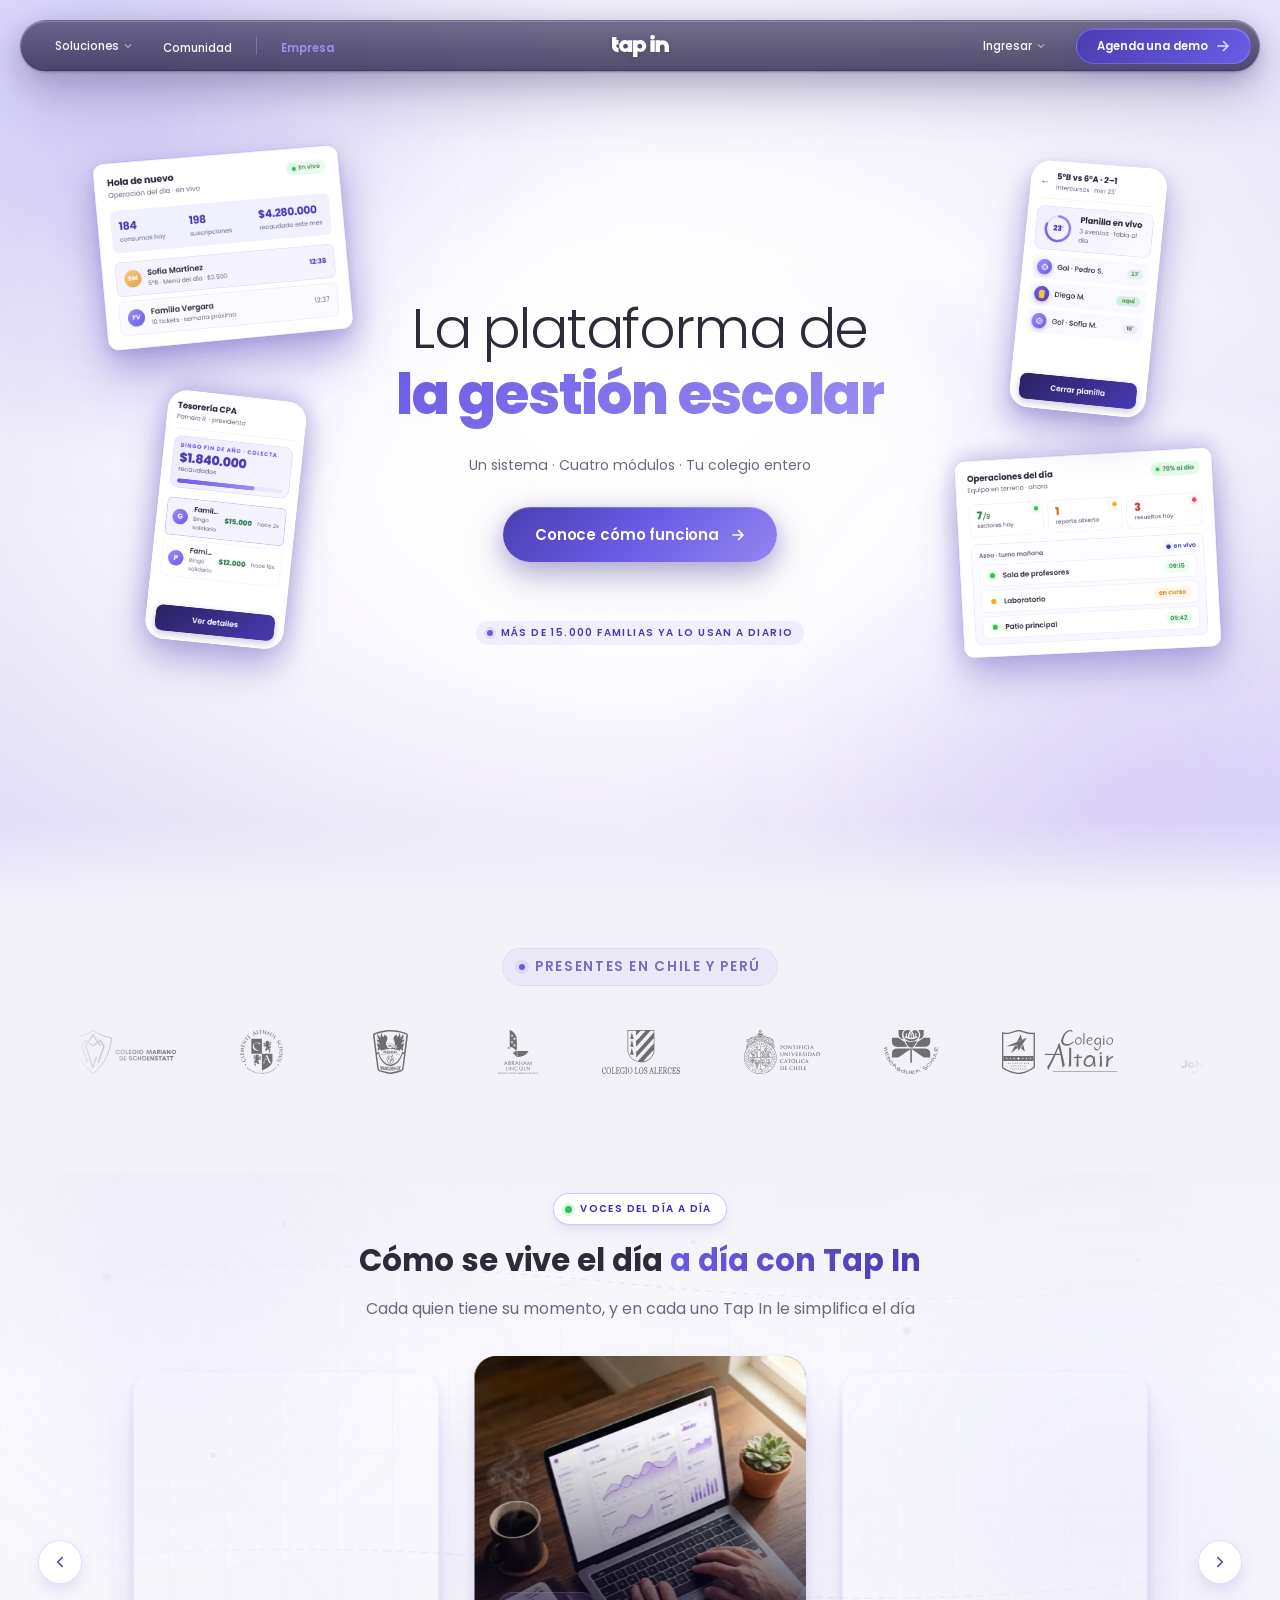
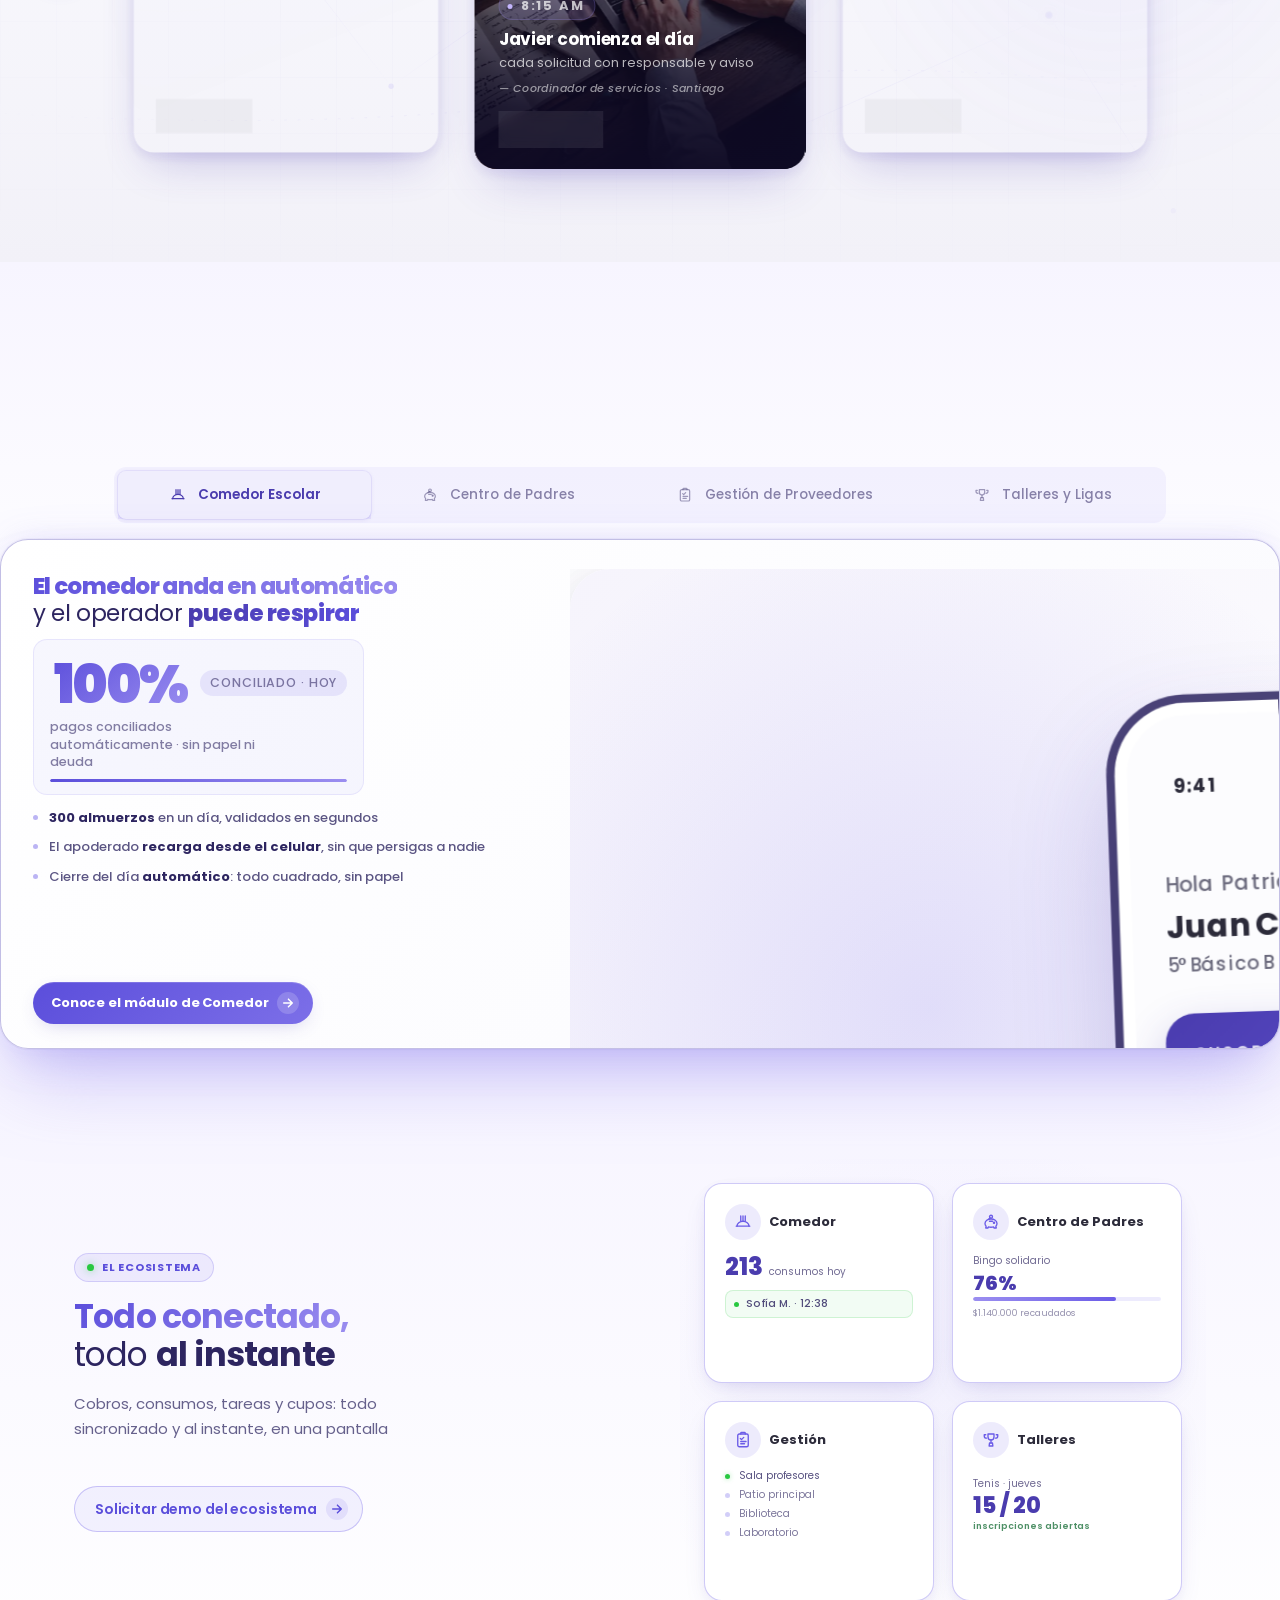
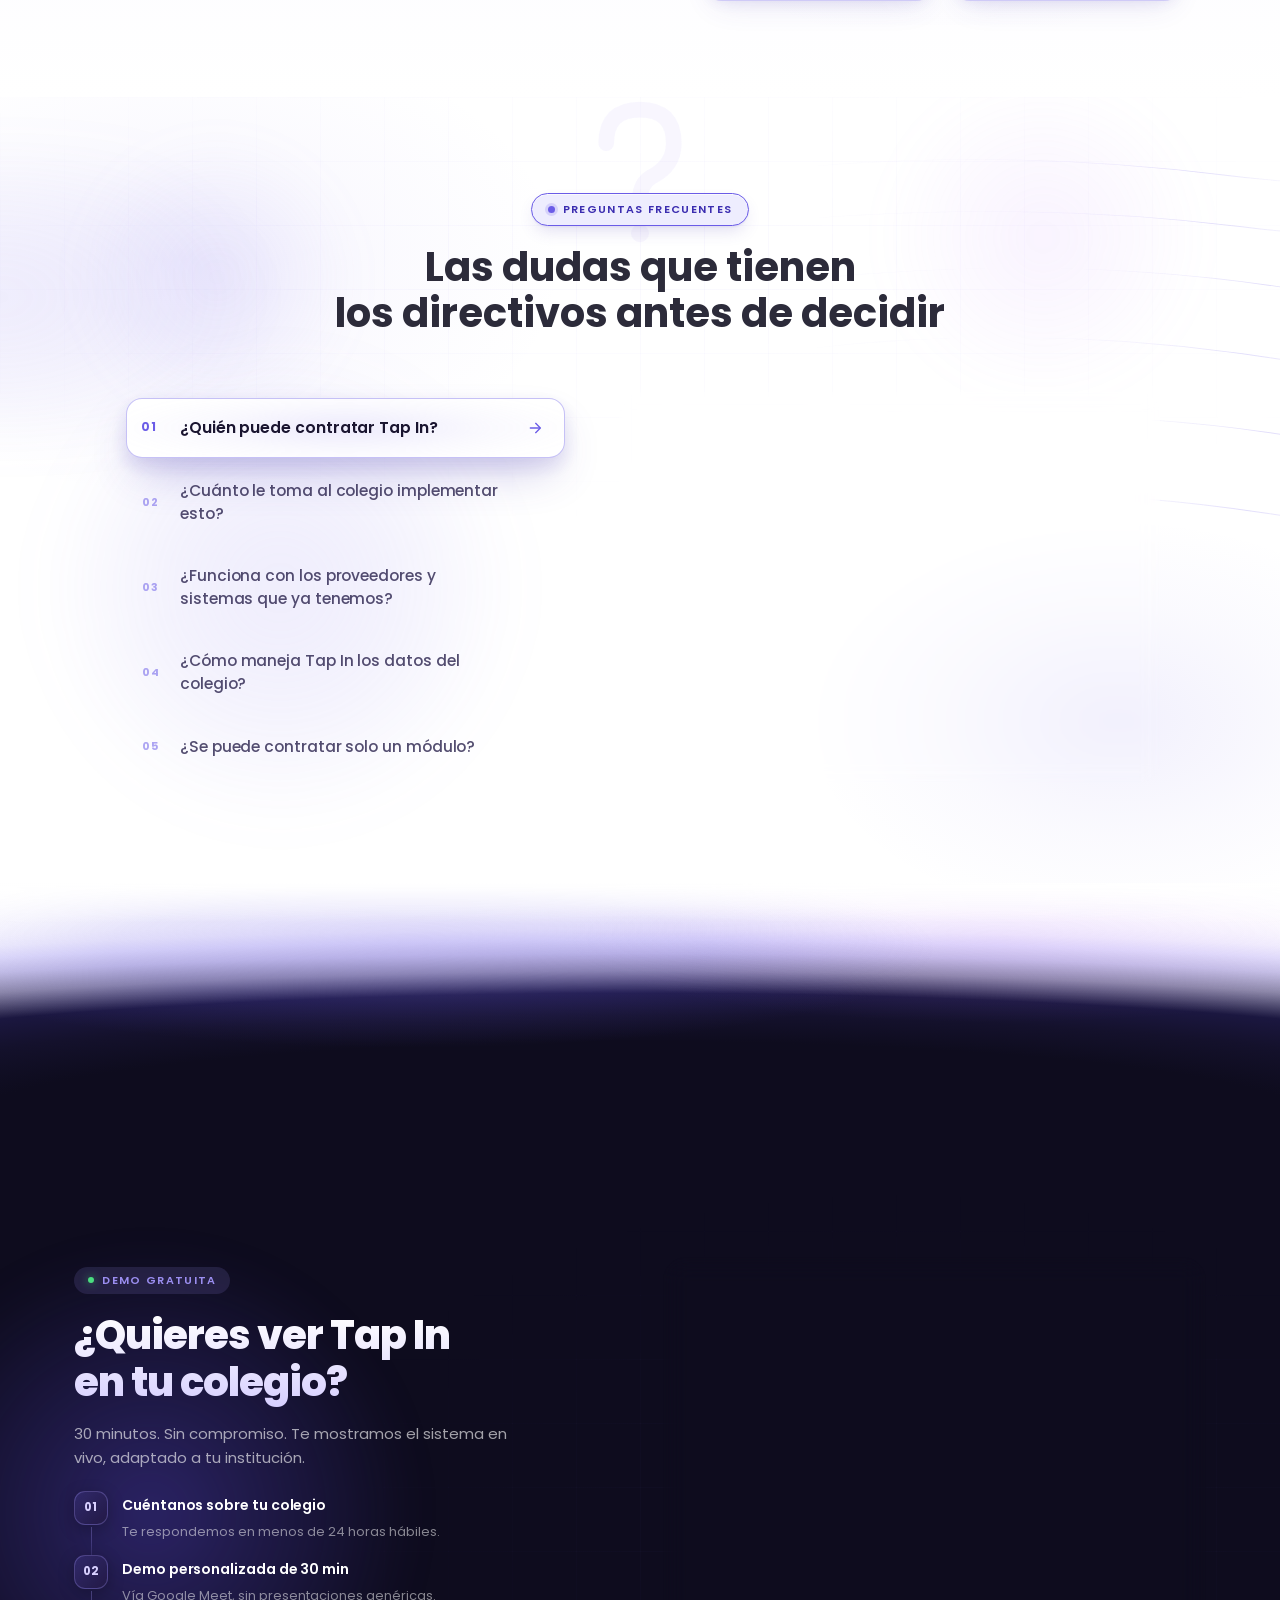
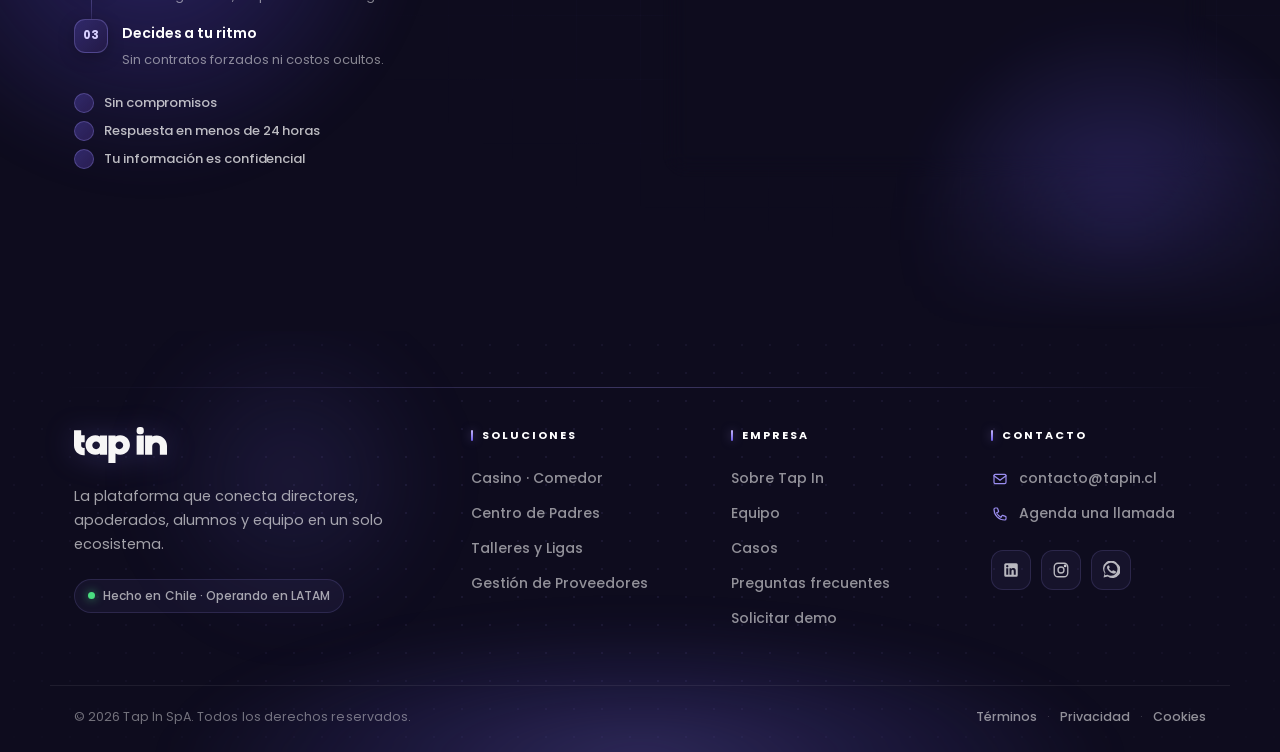
==== index.html @ 7c0d34db "Add files via upload" ====
﻿<!DOCTYPE html>
<html lang="es">
<head>
  <meta charset="UTF-8" />
  <meta name="viewport" content="width=device-width, initial-scale=1.0" />
  <!-- R2.4 · Tinte de la barra de estado del navegador (móvil) = tono claro
       del hero, para que el área de arriba (hora/batería/wifi) se vea como
       continuación del hero. NO afecta el overscroll inferior (ese lo pinta
       el fondo oscuro del body, que se mantiene). -->
  <meta name="theme-color" content="#F2F1F8" />
  <title>Tap In — La plataforma de la gestión escolar</title>
  <link rel="preconnect" href="https://fonts.googleapis.com" />
  <link rel="preconnect" href="https://fonts.gstatic.com" crossorigin />
  <link href="https://fonts.googleapis.com/css2?family=Poppins:wght@300;400;500;600;700;800&display=swap" rel="stylesheet" />
  <link rel="stylesheet" href="css/styles.css?v=20260604d" />
  <link rel="stylesheet" href="css/prodv6.css?v=20260604d" />
</head>
<body>

  <!-- ═══════════════════════════════════════════
       NAVBAR
  ════════════════════════════════════════════ -->
  <div class="nav-shield" aria-hidden="true"></div>
  <nav class="navbar" id="navbar">
    <div class="nav-inner">
      <!-- Capas extra para glassmorphism más fuerte (sheen + grain) -->
      <span class="nav-glass-sheen" aria-hidden="true"></span>
      <span class="nav-glass-grain" aria-hidden="true"></span>

      <a href="#" class="nav-logo" aria-label="Tap In — inicio">
        <span class="nav-wordmark" role="img" aria-label="tap in"></span>
      </a>
      <ul class="nav-links">
        <li class="nav-li nav-li--has-dd">
          <button type="button" class="nav-link nav-link--toggle" aria-haspopup="true" aria-expanded="false" id="navSolucionesTrigger">
            <span>Soluciones</span>
            <svg class="nav-chev" width="10" height="10" viewBox="0 0 14 14" fill="none" aria-hidden="true">
              <path d="M3 5l4 4 4-4" stroke="currentColor" stroke-width="1.6" stroke-linecap="round" stroke-linejoin="round"/>
            </svg>
          </button>
          <div class="nav-dropdown" role="menu" aria-labelledby="navSolucionesTrigger">
            <a class="nav-dd-item" href="comedor-escolar.html" role="menuitem">Comedor Escolar</a>
            <a class="nav-dd-item" href="centro-de-padres.html" role="menuitem">Centro de Padres</a>
            <a class="nav-dd-item" href="gestion-de-proveedores.html" role="menuitem">Gestión de Proveedores</a>
            <a class="nav-dd-item" href="ligas-y-talleres.html" role="menuitem">Talleres y Ligas</a>
          </div>
        </li>
        <li class="nav-li"><a href="#colegios" class="nav-link">Comunidad</a></li>
        <li class="nav-li nav-li--divider" aria-hidden="true"></li>
        <li class="nav-li nav-li--empresa"><a href="empresa.html" class="nav-link">Empresa</a></li>
        <li class="btn-nav-mobile-wrap"><a href="#contacto" class="btn-nav-mobile">Agenda una demo</a></li>
      </ul>
      <!-- Grupo CTA · [Ingresar ▾] · [Agenda demo]
           "Ingresar" usa exactamente las mismas clases que el dropdown
           "Soluciones" (.nav-li--has-dd / .nav-link--toggle / .nav-dropdown / .nav-dd-item)
           para que sea idéntico gráficamente y en comportamiento. Solo se
           sobrescribe la posición del .nav-dropdown para anclarse a la derecha. -->
      <div class="nav-cta-group">
        <div class="nav-li nav-li--has-dd nav-cta-ingresar">
          <button type="button" class="nav-link nav-link--toggle" id="navIngresarTrigger" aria-haspopup="true" aria-expanded="false">
            <span>Ingresar</span>
            <svg class="nav-chev" width="10" height="10" viewBox="0 0 14 14" fill="none" aria-hidden="true">
              <path d="M3 5l4 4 4-4" stroke="currentColor" stroke-width="1.6" stroke-linecap="round" stroke-linejoin="round"/>
            </svg>
          </button>
          <div class="nav-dropdown" role="menu" aria-labelledby="navIngresarTrigger">
            <a class="nav-dd-item" href="https://colegios.tapin.cl/admin/login" target="_blank" rel="noopener" role="menuitem">Portal Administrativo</a>
            <a class="nav-dd-item" href="https://colegios.tapin.cl/" target="_blank" rel="noopener" role="menuitem">Ingresa como Apoderado</a>
          </div>
        </div>
        <a href="#contacto" class="btn-nav">
          <span>Agenda una demo</span>
          <svg class="btn-nav-arrow" width="14" height="14" viewBox="0 0 14 14" fill="none" xmlns="http://www.w3.org/2000/svg">
            <path d="M2 7H12M12 7L7.5 2.5M12 7L7.5 11.5" stroke="currentColor" stroke-width="1.6" stroke-linecap="round" stroke-linejoin="round"/>
          </svg>
        </a>
      </div>
      <button class="nav-toggle" id="navToggle" aria-label="Menú">
        <span></span><span></span><span></span>
      </button>
    </div>
  </nav>

  <!-- ═══════════════════════════════════════════
       HERO · LIGHT (v3 · cometa-style)
  ════════════════════════════════════════════ -->
  <section class="hero hero--light" id="inicio">
    <div class="hero-light-bg" aria-hidden="true">
      <div class="hero-light-dots"></div>
      <div class="hero-light-glow hero-light-glow--1"></div>
      <div class="hero-light-glow hero-light-glow--2"></div>
    </div>

    <!-- ── Floating mockups · realistic UI + animations ── -->

    <!-- TL · Casino dashboard (desktop) — KPIs + último pedido (chart removido) -->
    <div class="hero-mock hero-mock--tl" aria-hidden="true">
      <div class="mock-window mock-window--bare">
        <div class="mock-body mock-casino">
          <div class="mock-app-bar">
            <div class="mock-app-titles">
              <strong>Hola de nuevo</strong>
              <span>Operación del día · en vivo</span>
            </div>
            <span class="mock-live"><span class="mock-live-dot"></span> En vivo</span>
          </div>
          <!-- KPIs operativos del día (Diego 19/05/2026): consumos del día,
               suscripciones activas y recaudación. Reemplaza la grilla
               lun/mar/mié anterior. -->
          <div class="mock-kpi-row">
            <div class="mock-kpi">
              <span class="mock-kpi-num" id="mockCasCounter">184</span>
              <span class="mock-kpi-lab">consumos hoy</span>
            </div>
            <div class="mock-kpi">
              <span class="mock-kpi-num">198</span>
              <span class="mock-kpi-lab">suscripciones</span>
            </div>
            <div class="mock-kpi">
              <span class="mock-kpi-num">$4.280.000</span>
              <span class="mock-kpi-lab">recaudado este mes</span>
            </div>
          </div>

          <!-- Feed rotativo: valida saldo / precio por nivel / funcionario / pedido normal.
               Cada escenario comunica una feature distinta del módulo (PDF problemas 2/3/5/6).
               Dos slots para que se lea como feed en vivo — top = item nuevo,
               bottom = item anterior. JS rota ambos con offset. -->
          <div class="mock-cas-feed">
            <div class="mock-cas-last">
              <div class="mock-avatar mock-avatar--c">SM</div>
              <div class="mock-feed-text"><strong>Sofía Martínez</strong><span>5°B · Menú del día · $2.500</span></div>
              <span class="mock-feed-time mock-feed-time--live">12:38</span>
            </div>
            <div class="mock-cas-last mock-cas-last--prev">
              <div class="mock-avatar mock-avatar--d">FV</div>
              <div class="mock-feed-text"><strong>Familia Vergara</strong><span>10 tickets · semana próxima</span></div>
              <span class="mock-feed-time">12:37</span>
            </div>
          </div>
        </div>
      </div>
    </div>

    <!-- BR · Gestión interna (desktop) — operaciones del día: sectores + reportes
         + desempeño. PDF p.10-11 (escaneo QR sector / reclamos infraestructura
         / historial mensual). -->
    <div class="hero-mock hero-mock--br" aria-hidden="true">
      <div class="mock-window mock-window--bare">
        <div class="mock-body mock-gestion">
          <div class="mock-app-bar">
            <div class="mock-app-titles">
              <strong>Operaciones del día</strong>
              <span>Equipo en terreno · ahora</span>
            </div>
            <span class="mock-trend mock-trend--up">
              <span class="mock-gest-pill-dot" aria-hidden="true"></span>
              97% desempeño
            </span>
          </div>

          <!-- KPIs operativos: sectores hoy / reportes hoy / desempeño mes -->
          <div class="mock-gest-stats mock-gest-stats--status">
            <div class="mock-gest-stat mock-gest-stat--ok">
              <span class="mock-gest-stat-val">7<i>/9</i></span>
              <span class="mock-gest-stat-lab">sectores hoy</span>
            </div>
            <div class="mock-gest-stat mock-gest-stat--warn">
              <span class="mock-gest-stat-val">1</span>
              <span class="mock-gest-stat-lab">reporte abierto</span>
            </div>
            <div class="mock-gest-stat mock-gest-stat--crit">
              <span class="mock-gest-stat-val">3</span>
              <span class="mock-gest-stat-lab">resueltos hoy</span>
            </div>
          </div>

          <!-- Aseo · turno mañana: QR por sector. PDF p.10. -->
          <div class="mock-gest-chart mock-gest-contracts" aria-hidden="true">
            <div class="mock-gest-chart-head">
              <span>Aseo · turno mañana</span>
              <span class="mock-gest-chart-legend mock-gest-chart-legend--live"><i></i> en vivo</span>
            </div>
            <div class="mock-gest-contract-list">
              <div class="mock-gest-contract mock-gest-contract--ok">
                <span class="mock-gest-contract-dot"></span>
                <span class="mock-gest-contract-name">Sala de profesores</span>
                <span class="mock-gest-contract-state">09:15</span>
              </div>
              <div class="mock-gest-contract mock-gest-contract--warn">
                <span class="mock-gest-contract-dot"></span>
                <span class="mock-gest-contract-name">Laboratorio</span>
                <span class="mock-gest-contract-state">en curso</span>
              </div>
              <div class="mock-gest-contract mock-gest-contract--ok">
                <span class="mock-gest-contract-dot"></span>
                <span class="mock-gest-contract-name">Patio principal</span>
                <span class="mock-gest-contract-state">09:42</span>
              </div>
            </div>
          </div>
        </div>
      </div>
    </div>

    <!-- TR · Ligas / Talleres (mobile) — planilla en vivo de partido intercursos.
         Feature distintiva del PDF (p.12-13): planilleros registran eventos en
         tiempo real, tabla de posiciones se actualiza sola. -->
    <div class="hero-mock hero-mock--tr" aria-hidden="true">
      <div class="mock-phone">
        <div class="mock-phone-body mock-ligas">
          <div class="mock-app-header mock-app-header--ligas">
            <span class="mock-back-arr">←</span>
            <div class="mock-app-titles">
              <strong>5°B vs 6°A · 2–1</strong>
              <span>Intercursos · min 23'</span>
            </div>
          </div>

          <!-- Marcador en vivo con minuto -->
          <div class="mock-ligas-stat">
            <div class="mock-ligas-ring" aria-hidden="true">
              <svg viewBox="0 0 36 36">
                <circle cx="18" cy="18" r="14.5" fill="none" stroke="rgba(155,142,240,.18)" stroke-width="3"/>
                <circle class="mock-ligas-ring-fill" cx="18" cy="18" r="14.5" fill="none" stroke="url(#ligRingGrad)" stroke-width="3" stroke-linecap="round" stroke-dasharray="91" stroke-dashoffset="18" transform="rotate(-90 18 18)"/>
                <defs>
                  <linearGradient id="ligRingGrad" x1="0" y1="0" x2="1" y2="1">
                    <stop offset="0%" stop-color="#6B5CE7"/>
                    <stop offset="100%" stop-color="#9B8EF0"/>
                  </linearGradient>
                </defs>
              </svg>
              <span class="mock-ligas-ring-val">23<i>'</i></span>
            </div>
            <div class="mock-ligas-stat-meta">
              <strong>Planilla en vivo</strong>
              <span>3 eventos · tabla al día</span>
            </div>
          </div>

          <!-- Feed de eventos del partido — íconos brand-aligned (SVG en
               círculo morado). El emoji se reemplaza por glyphs custom. -->
          <div class="mock-ligas-list">
            <div class="mock-ligas-row">
              <span class="mock-event-icon mock-event-icon--goal" aria-hidden="true">
                <svg viewBox="0 0 24 24" fill="none" stroke="currentColor" stroke-width="1.6" stroke-linecap="round" stroke-linejoin="round"><circle cx="12" cy="12" r="8"/><path d="M12 4l2 4-2 2.5L10 8l2-4z"/><path d="M19 9l-3 1-1 3 2.5 2 2.5-2"/><path d="M5 9l3 1 1 3-2.5 2L4 13"/><path d="M9 18l1.5-2.5h3L15 18"/></svg>
              </span>
              <span class="mock-ligas-name">Gol · Pedro S.</span>
              <span class="mock-tag-ok">23'</span>
            </div>
            <div class="mock-ligas-row mock-ligas-row--anim">
              <span class="mock-event-icon mock-event-icon--yellow" aria-hidden="true">
                <span class="mock-event-card mock-event-card--yellow"></span>
              </span>
              <span class="mock-ligas-name">Diego M.</span>
              <span class="mock-tag-pending mock-tag-pending--anim" aria-hidden="true"></span>
            </div>
            <div class="mock-ligas-row">
              <span class="mock-event-icon mock-event-icon--goal" aria-hidden="true">
                <svg viewBox="0 0 24 24" fill="none" stroke="currentColor" stroke-width="1.6" stroke-linecap="round" stroke-linejoin="round"><circle cx="12" cy="12" r="8"/><path d="M12 4l2 4-2 2.5L10 8l2-4z"/><path d="M19 9l-3 1-1 3 2.5 2 2.5-2"/><path d="M5 9l3 1 1 3-2.5 2L4 13"/><path d="M9 18l1.5-2.5h3L15 18"/></svg>
              </span>
              <span class="mock-ligas-name">Gol · Sofía M.</span>
              <span class="mock-tag-out">18'</span>
            </div>
          </div>

          <div class="mock-app-cta">Cerrar planilla</div>
        </div>
      </div>
    </div>

    <!-- BL · Centro de Padres (mobile) — vista directiva: bingo + flujo aprobación 3 pasos -->
    <div class="hero-mock hero-mock--bl" aria-hidden="true">
      <div class="mock-phone">
        <div class="mock-phone-body mock-cpa-mobile">
          <div class="mock-app-header mock-app-header--cpa">
            <div class="mock-app-titles">
              <strong>Tesorería CPA</strong>
              <span>Pamela R. · presidenta</span>
            </div>
          </div>

          <!-- Hero card: colecta del bingo desde la mirada de la directiva
               (cuántas familias pagaron, no cuánto puse yo). PDF p.7/p.9. -->
          <div class="mock-cpa-hero">
            <span class="mock-cpa-hero-lab">Bingo fin de año · colecta</span>
            <strong class="mock-cpa-hero-amt">$1.840.000</strong>
            <span class="mock-cpa-hero-goal">recaudados</span>
            <div class="mock-cpa-progress" aria-hidden="true">
              <div class="mock-cpa-progress-fill" style="--pct:74%"></div>
            </div>
          </div>

          <!-- Feed en vivo · 2 items (2da pasada 20/05/2026): el celular tiene
               solo 356px de alto, 4 items lo estiraban. JS rota el pool. -->
          <div class="mock-cpa-feed" id="mockCpaFeed">
            <div class="mock-cpa-feed-item mock-cpa-feed-item--new">
              <div class="mock-cpa-feed-avatar">G</div>
              <div class="mock-cpa-feed-meta">
                <strong>Familia García</strong>
                <span>Bingo solidario</span>
              </div>
              <span class="mock-cpa-feed-amt">$15.000</span>
              <span class="mock-cpa-feed-time">hace 2s</span>
            </div>
            <div class="mock-cpa-feed-item">
              <div class="mock-cpa-feed-avatar">P</div>
              <div class="mock-cpa-feed-meta">
                <strong>Familia Pérez</strong>
                <span>Bingo solidario</span>
              </div>
              <span class="mock-cpa-feed-amt">$12.000</span>
              <span class="mock-cpa-feed-time">hace 18s</span>
            </div>
          </div>

          <div class="mock-app-cta">Ver detalles</div>
        </div>
      </div>
    </div>

    <!-- Center content -->
    <div class="container hero-light-inner">
      <h1 class="hero-light-title" data-anim="hl-title">
        <span class="hlt-line hlt-line--1">
          <span class="hlt-word hlt-w-soft">La</span>
          <span class="hlt-word hlt-w-soft">plataforma</span>
          <span class="hlt-word hlt-w-soft">de</span>
        </span>
        <span class="hlt-line hlt-line--2 hero-light-accent hlt-w-bold">la gestión escolar</span>
      </h1>
      <p class="hero-light-sub" data-anim="hl-sub">
        Un sistema · Cuatro módulos · Tu colegio entero
      </p>
      <a href="#productos" class="hero-light-cta" data-anim="hl-cta">
        <span class="hl-cta-text">Conoce cómo funciona</span>
        <span class="hl-cta-arrow" aria-hidden="true">
          <svg width="14" height="14" viewBox="0 0 14 14" fill="none">
            <path d="M2 7H12M12 7L7.5 2.5M12 7L7.5 11.5" stroke="currentColor" stroke-width="1.7" stroke-linecap="round" stroke-linejoin="round"/>
          </svg>
        </span>
      </a>

      <!-- Trust signal · pill estilo "Los 4 módulos" debajo del CTA.
           El <p> es block normal (queda debajo del CTA en flujo); el span
           interno .hl-trust-pill recibe el styling pill compacto. -->
      <p class="hero-light-trust" data-anim="hl-trust">
        <span class="hl-trust-pill">
          <span class="hl-trust-dot" aria-hidden="true"></span>
          Más de 15.000 familias ya lo usan a diario
        </span>
      </p>

      <!-- Las 4 pills de módulos vivían acá; se migraron al final de la sección
           Sofía Martínez (sección ecosistema). El hero queda con foco único en
           el headline + CTA + trust signal -->
    </div>
  </section>

  <!-- ═══════════════════════════════════════════
       TRUST STRIP · carrusel infinito de logos
       Primera sección post-hero (Diego 19/05/2026). Reemplaza la posición
       anterior del carrusel dentro de la sección Comunidad.
  ════════════════════════════════════════════ -->
  <section class="section-trust-strip" data-scroll="center">
    <div class="container">
      <!-- Trust-strip title rediseñado: pill con borde sutil + dot animado -->
      <div class="trust-strip-title-wrap">
        <span class="trust-strip-title-pill">
          <span class="trust-strip-title-dot" aria-hidden="true"></span>
          <span class="trust-strip-title-text">Presentes en Chile y Perú</span>
        </span>
      </div>
      <div class="trust-strip-carousel">
        <div class="trust-strip-track">
          <span class="trust-strip-item" data-name="Colegio Mariano de Schönstatt"><img src="img/logo_colegio_mariano.svg" alt="Colegio Mariano de Schönstatt" loading="lazy" decoding="async" /></span>
          <span class="trust-strip-item" data-name="Clemente Althaus School"><img src="img/logo_colegio_althaus.svg" alt="Clemente Althaus School" loading="lazy" decoding="async" /></span>
          <span class="trust-strip-item" data-name="Colegio Manquehue"><img src="img/logo_colegio_manquehue.svg" alt="Colegio Manquehue" loading="lazy" decoding="async" /></span>
          <span class="trust-strip-item" data-name="Colegio Abraham Lincoln"><img src="img/logo_colegio_abrahamlincoln.svg" alt="Colegio Abraham Lincoln" loading="lazy" decoding="async" /></span>
          <span class="trust-strip-item" data-name="Colegio Los Alerces"><img src="img/logo_colegio_losalerces.svg" alt="Colegio Los Alerces" loading="lazy" decoding="async" /></span>
          <span class="trust-strip-item" data-name="Universidad Católica"><img src="img/logo_uc.svg" alt="Universidad Católica" loading="lazy" decoding="async" /></span>
          <span class="trust-strip-item" data-name="Weberbauer Schule"><img src="img/logo_colegio_weberbauer.svg" alt="Weberbauer Schule" loading="lazy" decoding="async" /></span>
          <span class="trust-strip-item" data-name="Colegio Altair"><img src="img/logo_colegio_altair.svg" alt="Colegio Altair" loading="lazy" decoding="async" /></span>
          <span class="trust-strip-item" data-name="Colegio John Andrews"><img src="img/logo_colegio_johnandrews.svg" alt="Colegio John Andrews" loading="lazy" decoding="async" /></span>
          <span class="trust-strip-item" data-name="Colegio Nuestra Señora del Consuelo"><img src="img/logo_colegio_consuelo.svg" alt="Colegio Nuestra Señora del Consuelo" loading="lazy" decoding="async" /></span>
          <span class="trust-strip-item" data-name="Colegio María de las Mercedes"><img src="img/logo_colegio_mercedes.svg" alt="Colegio María de las Mercedes" loading="lazy" decoding="async" /></span>
          <span class="trust-strip-item" data-name="Colegio Regina Pacis"><img src="img/logo_colegio_reginapacis.svg" alt="Colegio Regina Pacis" loading="lazy" decoding="async" /></span>
          <span class="trust-strip-item" data-name="Colegio Huinganal"><img src="img/logo_colegio_huinganal.svg" alt="Colegio Huinganal" loading="lazy" decoding="async" /></span>
          <span class="trust-strip-item" data-name="Colegio Alemán de Puerto Montt"><img src="img/logo_colegio_aleman.svg" alt="Colegio Alemán de Puerto Montt" loading="lazy" decoding="async" /></span>
          <span class="trust-strip-item" data-name="Colegio Saint Dominic"><img src="img/logo_colegio_saintdominic.svg" alt="Colegio Saint Dominic" loading="lazy" decoding="async" /></span>
          <!-- Duplicado idéntico para loop seamless -->
          <span class="trust-strip-item" data-name="Colegio Mariano de Schönstatt" aria-hidden="true"><img src="img/logo_colegio_mariano.svg" alt="" /></span>
          <span class="trust-strip-item" data-name="Clemente Althaus School" aria-hidden="true"><img src="img/logo_colegio_althaus.svg" alt="" /></span>
          <span class="trust-strip-item" data-name="Colegio Manquehue" aria-hidden="true"><img src="img/logo_colegio_manquehue.svg" alt="" /></span>
          <span class="trust-strip-item" data-name="Colegio Abraham Lincoln" aria-hidden="true"><img src="img/logo_colegio_abrahamlincoln.svg" alt="" /></span>
          <span class="trust-strip-item" data-name="Colegio Los Alerces" aria-hidden="true"><img src="img/logo_colegio_losalerces.svg" alt="" /></span>
          <span class="trust-strip-item" data-name="Universidad Católica" aria-hidden="true"><img src="img/logo_uc.svg" alt="" /></span>
          <span class="trust-strip-item" data-name="Weberbauer Schule" aria-hidden="true"><img src="img/logo_colegio_weberbauer.svg" alt="" /></span>
          <span class="trust-strip-item" data-name="Colegio Altair" aria-hidden="true"><img src="img/logo_colegio_altair.svg" alt="" /></span>
          <span class="trust-strip-item" data-name="Colegio John Andrews" aria-hidden="true"><img src="img/logo_colegio_johnandrews.svg" alt="" /></span>
          <span class="trust-strip-item" data-name="Colegio Nuestra Señora del Consuelo" aria-hidden="true"><img src="img/logo_colegio_consuelo.svg" alt="" /></span>
          <span class="trust-strip-item" data-name="Colegio María de las Mercedes" aria-hidden="true"><img src="img/logo_colegio_mercedes.svg" alt="" /></span>
          <span class="trust-strip-item" data-name="Colegio Regina Pacis" aria-hidden="true"><img src="img/logo_colegio_reginapacis.svg" alt="" /></span>
          <span class="trust-strip-item" data-name="Colegio Huinganal" aria-hidden="true"><img src="img/logo_colegio_huinganal.svg" alt="" /></span>
          <span class="trust-strip-item" data-name="Colegio Alemán de Puerto Montt" aria-hidden="true"><img src="img/logo_colegio_aleman.svg" alt="" /></span>
          <span class="trust-strip-item" data-name="Colegio Saint Dominic" aria-hidden="true"><img src="img/logo_colegio_saintdominic.svg" alt="" /></span>
        </div>
      </div>
    </div>
  </section>

  <section class="section-social" id="colegios" data-scroll="center">
    <!-- Animated background — palette-only blooms + slow conic sweep +
         flowing horizontal dashed "data streams" that suggest motion of
         transactions through the system. -->
    <div class="colegios-bg" aria-hidden="true">
      <div class="colegios-grid-pattern"></div>
      <div class="colegios-conic"></div>
      <div class="colegios-bloom colegios-bloom--1"></div>
      <div class="colegios-bloom colegios-bloom--2"></div>
      <div class="colegios-bloom colegios-bloom--3"></div>

      <!-- Constellation network — nodos con líneas conectándolos sugieren
           "comunidad de colegios conectados a Tap In". Algunos nodos pulsan
           para dar sensación de actividad real (no decoración estática). -->
      <svg class="colegios-constellation" viewBox="0 0 1440 900" preserveAspectRatio="xMidYMid slice" aria-hidden="true">
        <defs>
          <radialGradient id="cnst-node" cx="50%" cy="50%" r="50%">
            <stop offset="0%" stop-color="#9B8EF0" stop-opacity=".95"/>
            <stop offset="60%" stop-color="#6B5CE7" stop-opacity=".5"/>
            <stop offset="100%" stop-color="#4A3CAE" stop-opacity="0"/>
          </radialGradient>
          <linearGradient id="cnst-link" x1="0" y1="0" x2="1" y2="0">
            <stop offset="0%" stop-color="#9B8EF0" stop-opacity="0"/>
            <stop offset="50%" stop-color="#9B8EF0" stop-opacity=".5"/>
            <stop offset="100%" stop-color="#9B8EF0" stop-opacity="0"/>
          </linearGradient>
        </defs>
        <g class="cnst-links" stroke="url(#cnst-link)" stroke-width="1" fill="none">
          <line x1="120" y1="180" x2="320" y2="120"/>
          <line x1="320" y1="120" x2="540" y2="220"/>
          <line x1="540" y1="220" x2="780" y2="140"/>
          <line x1="780" y1="140" x2="1020" y2="240"/>
          <line x1="1020" y1="240" x2="1280" y2="160"/>
          <line x1="120" y1="180" x2="240" y2="380"/>
          <line x1="240" y1="380" x2="540" y2="220"/>
          <line x1="540" y1="220" x2="640" y2="500"/>
          <line x1="780" y1="140" x2="900" y2="420"/>
          <line x1="900" y1="420" x2="1020" y2="240"/>
          <line x1="900" y1="420" x2="1180" y2="560"/>
          <line x1="640" y1="500" x2="900" y2="420"/>
          <line x1="240" y1="380" x2="440" y2="640"/>
          <line x1="440" y1="640" x2="640" y2="500"/>
          <line x1="640" y1="500" x2="820" y2="720"/>
          <line x1="820" y1="720" x2="1180" y2="560"/>
          <line x1="1180" y1="560" x2="1320" y2="780"/>
        </g>
        <g class="cnst-nodes">
          <circle class="cnst-n cnst-n--lg pulse-1" cx="120" cy="180" r="6" fill="url(#cnst-node)"/>
          <circle class="cnst-n" cx="320" cy="120" r="3" fill="#9B8EF0"/>
          <circle class="cnst-n cnst-n--lg pulse-2" cx="540" cy="220" r="5" fill="url(#cnst-node)"/>
          <circle class="cnst-n" cx="780" cy="140" r="3" fill="#9B8EF0"/>
          <circle class="cnst-n cnst-n--lg pulse-3" cx="1020" cy="240" r="6" fill="url(#cnst-node)"/>
          <circle class="cnst-n" cx="1280" cy="160" r="3" fill="#9B8EF0"/>
          <circle class="cnst-n" cx="240" cy="380" r="3" fill="#9B8EF0"/>
          <circle class="cnst-n cnst-n--lg pulse-2" cx="640" cy="500" r="5" fill="url(#cnst-node)"/>
          <circle class="cnst-n cnst-n--lg pulse-1" cx="900" cy="420" r="6" fill="url(#cnst-node)"/>
          <circle class="cnst-n" cx="440" cy="640" r="3" fill="#9B8EF0"/>
          <circle class="cnst-n" cx="820" cy="720" r="3" fill="#9B8EF0"/>
          <circle class="cnst-n cnst-n--lg pulse-3" cx="1180" cy="560" r="5" fill="url(#cnst-node)"/>
          <circle class="cnst-n" cx="1320" cy="780" r="3" fill="#9B8EF0"/>
        </g>
      </svg>

      <!-- Floating particles — pequeños puntos morados que ascienden lentamente,
           dan sensación de "actividad viva" sin ser invasivo. -->
      <div class="colegios-particles">
        <span class="cp" style="--x:8%;  --d:18s; --delay:0s"></span>
        <span class="cp" style="--x:18%; --d:24s; --delay:-6s"></span>
        <span class="cp" style="--x:28%; --d:20s; --delay:-12s"></span>
        <span class="cp" style="--x:42%; --d:26s; --delay:-3s"></span>
        <span class="cp" style="--x:56%; --d:22s; --delay:-9s"></span>
        <span class="cp" style="--x:68%; --d:28s; --delay:-15s"></span>
        <span class="cp" style="--x:78%; --d:21s; --delay:-2s"></span>
        <span class="cp" style="--x:88%; --d:25s; --delay:-7s"></span>
      </div>

      <svg class="colegios-streams" viewBox="0 0 1440 800" preserveAspectRatio="none" aria-hidden="true">
        <defs>
          <linearGradient id="stream-fade" x1="0" y1="0" x2="1" y2="0">
            <stop offset="0%" stop-color="#6B5CE7" stop-opacity="0"/>
            <stop offset="50%" stop-color="#6B5CE7" stop-opacity=".7"/>
            <stop offset="100%" stop-color="#6B5CE7" stop-opacity="0"/>
          </linearGradient>
          <linearGradient id="stream-fade-2" x1="0" y1="0" x2="1" y2="0">
            <stop offset="0%" stop-color="#9B8EF0" stop-opacity="0"/>
            <stop offset="50%" stop-color="#9B8EF0" stop-opacity=".55"/>
            <stop offset="100%" stop-color="#9B8EF0" stop-opacity="0"/>
          </linearGradient>
        </defs>
        <path class="cs cs--1" d="M -100 120 Q 360 90 720 130 T 1540 110" fill="none" stroke="url(#stream-fade)" stroke-width="1.4" stroke-dasharray="6 8"/>
        <path class="cs cs--2" d="M -100 280 Q 320 320 720 270 T 1540 290" fill="none" stroke="url(#stream-fade-2)" stroke-width="1.2" stroke-dasharray="4 10"/>
        <path class="cs cs--3" d="M -100 460 Q 440 410 720 470 T 1540 440" fill="none" stroke="url(#stream-fade)" stroke-width="1.6" stroke-dasharray="8 6"/>
        <path class="cs cs--4" d="M -100 620 Q 380 660 720 600 T 1540 640" fill="none" stroke="url(#stream-fade-2)" stroke-width="1.2" stroke-dasharray="3 12"/>
      </svg>
    </div>

    <div class="container">
      <div class="section-header centered">
        <span class="section-kicker">
          <span class="kicker-dot"></span>
          Voces del día a día
        </span>
        <h2 class="section-title">Cómo se vive el día <span class="hl">a día con Tap In</span></h2>
        <p class="section-body" style="max-width:680px;margin:0 auto;">
          Cada quien tiene su momento, y en cada uno Tap In le simplifica el día
        </p>
      </div>

      <!-- TESTIMONIOS OCULTOS (Diego, reunión 19/05/2026) hasta tener testimonios
           de marca consolidados. Reactivar quitando la clase --hidden -->
      <div class="testi-carousel testi-carousel--hidden" data-active="0">
        <button class="testi-arrow testi-arrow--prev" type="button" aria-label="Testimonio anterior">
          <svg viewBox="0 0 24 24" fill="none" stroke="currentColor" stroke-width="2" stroke-linecap="round" stroke-linejoin="round"><path d="M15 18l-6-6 6-6"/></svg>
        </button>
        <button class="testi-arrow testi-arrow--next" type="button" aria-label="Testimonio siguiente">
          <svg viewBox="0 0 24 24" fill="none" stroke="currentColor" stroke-width="2" stroke-linecap="round" stroke-linejoin="round"><path d="M9 18l6-6-6-6"/></svg>
        </button>

        <div class="testi-viewport" aria-live="polite">
          <div class="testi-track">
            <!-- Testimonio 1 · Encargada del Casino -->
            <article class="testi-card" data-testi="0">
              <div class="testi-watermark" aria-hidden="true"><img src="img/logo_colegio_mariano.svg" alt="" /></div>
              <span class="testi-tag" aria-hidden="true">
                <svg viewBox="0 0 24 24" fill="none" stroke="currentColor" stroke-width="1.8" stroke-linecap="round" stroke-linejoin="round" width="11" height="11"><path d="M4 17.5c0-3.6 3.6-6.5 8-6.5s8 2.9 8 6.5"/><path d="M3 17.5h18"/><path d="M9 10.5V4M15 10.5V4"/><path d="M12 4v6.5"/></svg>
                Casino
              </span>
              <span class="testi-quote-mark" aria-hidden="true">
                <svg viewBox="0 0 24 24" fill="currentColor"><path d="M9 7H5a2 2 0 0 0-2 2v3a2 2 0 0 0 2 2h2v3a3 3 0 0 1-3 3v2a5 5 0 0 0 5-5V9a2 2 0 0 0 0-2zM21 7h-4a2 2 0 0 0-2 2v3a2 2 0 0 0 2 2h2v3a3 3 0 0 1-3 3v2a5 5 0 0 0 5-5V9a2 2 0 0 0 0-2z"/></svg>
              </span>
              <p class="testi-text">
                Los apoderados dejaron de preguntarnos por cada recarga. Todo lo
                ven en la app, reciben alerta cuando el saldo baja, y recargan sin
                que tengamos que escribirle a nadie. <strong>Cero deuda al cierre del último mes.</strong>
              </p>
              <div class="testi-author">
                <div class="testi-avatar">AM</div>
                <div class="testi-meta">
                  <strong>Andrea Muñoz</strong>
                  <span>Encargada de casino</span>
                  <span class="testi-school">Mariano de Schönstatt</span>
                </div>
                <div class="testi-school-logo" aria-hidden="true">
                  <img src="img/logo_colegio_mariano.svg" alt="" loading="lazy" decoding="async" />
                </div>
              </div>
            </article>

            <!-- Testimonio 2 · Director administrativo (Gestión) -->
            <article class="testi-card" data-testi="1">
              <div class="testi-watermark" aria-hidden="true"><img src="img/logo_colegio_johnandrews.svg" alt="" /></div>
              <span class="testi-tag" aria-hidden="true">
                <svg viewBox="0 0 24 24" fill="none" stroke="currentColor" stroke-width="1.8" stroke-linecap="round" stroke-linejoin="round" width="11" height="11"><rect x="3" y="13" width="3.5" height="8" rx="1"/><rect x="10.25" y="8" width="3.5" height="13" rx="1"/><rect x="17.5" y="3" width="3.5" height="18" rx="1"/></svg>
                Gestión
              </span>
              <span class="testi-quote-mark" aria-hidden="true">
                <svg viewBox="0 0 24 24" fill="currentColor"><path d="M9 7H5a2 2 0 0 0-2 2v3a2 2 0 0 0 2 2h2v3a3 3 0 0 1-3 3v2a5 5 0 0 0 5-5V9a2 2 0 0 0 0-2zM21 7h-4a2 2 0 0 0-2 2v3a2 2 0 0 0 2 2h2v3a3 3 0 0 1-3 3v2a5 5 0 0 0 5-5V9a2 2 0 0 0 0-2z"/></svg>
              </span>
              <p class="testi-text">
                Probamos otras 3 plataformas antes. Tap In fue la única que entendió
                que cada colegio opera distinto. Dejé de chequear en terreno y empecé
                a ver el panel desde la oficina — <strong>97% de sectores completados a tiempo en los últimos 4 meses.</strong>
              </p>
              <div class="testi-author">
                <div class="testi-avatar">RS</div>
                <div class="testi-meta">
                  <strong>Roberto Silva</strong>
                  <span>Director administrativo</span>
                  <span class="testi-school">Colegio John Andrews</span>
                </div>
                <div class="testi-school-logo" aria-hidden="true">
                  <img src="img/logo_colegio_johnandrews.svg" alt="" loading="lazy" decoding="async" />
                </div>
              </div>
            </article>

            <!-- Testimonio 3 · Presidenta CPA (nuevo) -->
            <article class="testi-card" data-testi="2">
              <div class="testi-watermark" aria-hidden="true"><img src="img/logo_colegio_manquehue.svg" alt="" /></div>
              <span class="testi-tag" aria-hidden="true">
                <svg viewBox="0 0 24 24" fill="none" stroke="currentColor" stroke-width="1.8" stroke-linecap="round" stroke-linejoin="round" width="11" height="11"><circle cx="9" cy="8" r="3"/><circle cx="17" cy="9" r="2.4"/><path d="M3 20c0-3.3 2.7-6 6-6s6 2.7 6 6"/><path d="M14 20c0-2.5 2-4.5 4-4.5s3 1 3 3"/></svg>
                Centro de Padres
              </span>
              <span class="testi-quote-mark" aria-hidden="true">
                <svg viewBox="0 0 24 24" fill="currentColor"><path d="M9 7H5a2 2 0 0 0-2 2v3a2 2 0 0 0 2 2h2v3a3 3 0 0 1-3 3v2a5 5 0 0 0 5-5V9a2 2 0 0 0 0-2zM21 7h-4a2 2 0 0 0-2 2v3a2 2 0 0 0 2 2h2v3a3 3 0 0 1-3 3v2a5 5 0 0 0 5-5V9a2 2 0 0 0 0-2z"/></svg>
              </span>
              <p class="testi-text">
                Asumí la presidencia y heredé el caos: planillas perdidas, deudas
                sin documentar, cobranza por WhatsApp. Tap In nos dio un sistema.
                <strong>Pasamos del 43% al 67% de cuotas pagadas en la primera semana</strong>, sin escribir un solo recordatorio.
              </p>
              <div class="testi-author">
                <div class="testi-avatar">CV</div>
                <div class="testi-meta">
                  <strong>Carolina Vergara</strong>
                  <span>Presidenta del CPA</span>
                  <span class="testi-school">Colegio Manquehue</span>
                </div>
                <div class="testi-school-logo" aria-hidden="true">
                  <img src="img/logo_colegio_manquehue.svg" alt="" loading="lazy" decoding="async" />
                </div>
              </div>
            </article>

            <!-- Testimonio 4 · Coordinador deportivo / Ligas (nuevo) -->
            <article class="testi-card" data-testi="3">
              <div class="testi-watermark" aria-hidden="true"><img src="img/logo_colegio_saintdominic.svg" alt="" /></div>
              <span class="testi-tag" aria-hidden="true">
                <svg viewBox="0 0 24 24" fill="none" stroke="currentColor" stroke-width="1.8" stroke-linecap="round" stroke-linejoin="round" width="11" height="11"><path d="M8 4h8v4a4 4 0 0 1-8 0V4Z"/><path d="M5 5H3v1.5a3 3 0 0 0 3 3"/><path d="M19 5h2v1.5a3 3 0 0 1-3 3"/><path d="M12 12v4"/><path d="M9.5 20h5l-.5-4h-4l-.5 4Z"/></svg>
                Ligas y Talleres
              </span>
              <span class="testi-quote-mark" aria-hidden="true">
                <svg viewBox="0 0 24 24" fill="currentColor"><path d="M9 7H5a2 2 0 0 0-2 2v3a2 2 0 0 0 2 2h2v3a3 3 0 0 1-3 3v2a5 5 0 0 0 5-5V9a2 2 0 0 0 0-2zM21 7h-4a2 2 0 0 0-2 2v3a2 2 0 0 0 2 2h2v3a3 3 0 0 1-3 3v2a5 5 0 0 0 5-5V9a2 2 0 0 0 0-2z"/></svg>
              </span>
              <p class="testi-text">
                Antes las inscripciones eran formulario, transferencia, comprobante
                por WhatsApp y un Excel que actualizaba yo. Hoy publico el taller y
                las familias se inscriben pagando desde el celular —
                <strong>20 cupos llenos en 3 días, sin confirmar nada manualmente.</strong>
              </p>
              <div class="testi-author">
                <div class="testi-avatar">PS</div>
                <div class="testi-meta">
                  <strong>Pablo Sánchez</strong>
                  <span>Coordinador deportivo</span>
                  <span class="testi-school">Colegio Saint Dominic</span>
                </div>
                <div class="testi-school-logo" aria-hidden="true">
                  <img src="img/logo_colegio_saintdominic.svg" alt="" loading="lazy" decoding="async" />
                </div>
              </div>
            </article>

            <!-- Testimonio 5 · Apoderada (nuevo — voz familiar Casino) -->
            <article class="testi-card" data-testi="4">
              <div class="testi-watermark" aria-hidden="true"><img src="img/logo_colegio_johnandrews.svg" alt="" /></div>
              <span class="testi-tag" aria-hidden="true">
                <svg viewBox="0 0 24 24" fill="none" stroke="currentColor" stroke-width="1.8" stroke-linecap="round" stroke-linejoin="round" width="11" height="11"><path d="M4 17.5c0-3.6 3.6-6.5 8-6.5s8 2.9 8 6.5"/><path d="M3 17.5h18"/><path d="M9 10.5V4M15 10.5V4"/><path d="M12 4v6.5"/></svg>
                Casino
              </span>
              <span class="testi-quote-mark" aria-hidden="true">
                <svg viewBox="0 0 24 24" fill="currentColor"><path d="M9 7H5a2 2 0 0 0-2 2v3a2 2 0 0 0 2 2h2v3a3 3 0 0 1-3 3v2a5 5 0 0 0 5-5V9a2 2 0 0 0 0-2zM21 7h-4a2 2 0 0 0-2 2v3a2 2 0 0 0 2 2h2v3a3 3 0 0 1-3 3v2a5 5 0 0 0 5-5V9a2 2 0 0 0 0-2z"/></svg>
              </span>
              <p class="testi-text">
                Soy contadora y trabajo todo el día. Antes llamaba al colegio para
                saber qué comió mi hija. Hoy lo veo desde el celular en 10 segundos,
                recargo si necesito, y sigo con mi día. <strong>Es una preocupación menos por la mañana.</strong>
              </p>
              <div class="testi-author">
                <div class="testi-avatar">CR</div>
                <div class="testi-meta">
                  <strong>Camila Riveros</strong>
                  <span>Mamá de Sofía · 5°B</span>
                  <span class="testi-school">Colegio John Andrews</span>
                </div>
                <div class="testi-school-logo" aria-hidden="true">
                  <img src="img/logo_colegio_johnandrews.svg" alt="" loading="lazy" decoding="async" />
                </div>
              </div>
            </article>

            <!-- Testimonio 6 · Apoderado (nuevo — voz familiar CPA) -->
            <article class="testi-card" data-testi="5">
              <div class="testi-watermark" aria-hidden="true"><img src="img/logo_colegio_manquehue.svg" alt="" /></div>
              <span class="testi-tag" aria-hidden="true">
                <svg viewBox="0 0 24 24" fill="none" stroke="currentColor" stroke-width="1.8" stroke-linecap="round" stroke-linejoin="round" width="11" height="11"><circle cx="9" cy="8" r="3"/><circle cx="17" cy="9" r="2.4"/><path d="M3 20c0-3.3 2.7-6 6-6s6 2.7 6 6"/><path d="M14 20c0-2.5 2-4.5 4-4.5s3 1 3 3"/></svg>
                Centro de Padres
              </span>
              <span class="testi-quote-mark" aria-hidden="true">
                <svg viewBox="0 0 24 24" fill="currentColor"><path d="M9 7H5a2 2 0 0 0-2 2v3a2 2 0 0 0 2 2h2v3a3 3 0 0 1-3 3v2a5 5 0 0 0 5-5V9a2 2 0 0 0 0-2zM21 7h-4a2 2 0 0 0-2 2v3a2 2 0 0 0 2 2h2v3a3 3 0 0 1-3 3v2a5 5 0 0 0 5-5V9a2 2 0 0 0 0-2z"/></svg>
              </span>
              <p class="testi-text">
                El CPA siempre fue WhatsApps cruzados y planillas que nunca supe
                quién manejaba. Ahora veo cada peso que entra, cada gasto aprobado
                y por quién. <strong>Sé en qué se está usando la plata de mis aportes.</strong> Eso vale.
              </p>
              <div class="testi-author">
                <div class="testi-avatar">AM</div>
                <div class="testi-meta">
                  <strong>Andrés Martínez</strong>
                  <span>Papá de Diego · 3° básico</span>
                  <span class="testi-school">Colegio Manquehue</span>
                </div>
                <div class="testi-school-logo" aria-hidden="true">
                  <img src="img/logo_colegio_manquehue.svg" alt="" loading="lazy" decoding="async" />
                </div>
              </div>
            </article>
          </div>
        </div>

        <div class="testi-dots" role="tablist" aria-label="Paginación de testimonios">
          <button class="testi-dot is-active" type="button" data-dot="0" aria-label="Ir al grupo 1"></button>
          <button class="testi-dot" type="button" data-dot="1" aria-label="Ir al grupo 2"></button>
          <button class="testi-dot" type="button" data-dot="2" aria-label="Ir al grupo 3"></button>
          <button class="testi-dot" type="button" data-dot="3" aria-label="Ir al grupo 4"></button>
          <button class="testi-dot" type="button" data-dot="4" aria-label="Ir al grupo 5"></button>
        </div>
      </div>

      <!-- Partners marquee removido (Diego 19/05/2026): el carrusel se reubicó
           justo debajo del hero como section-trust-strip. -->


      <!-- Moments CARRUSEL DESLIZANTE (3ra pasada 21/05/2026): track con 3
           cards visibles, destacada al centro (opacity 1 + scale 1). Laterales
           atenuadas. Click en lateral → centra esa card y abre su "Ver más"
           automáticamente. Auto-rotación cada 5s; se detiene al click manual
           y reanuda al re-entrar al viewport. Mobile: scroll-snap horizontal. -->
      <div class="moments moments--carousel" role="list" aria-label="Voces reales de quienes usan Tap In">
        <div class="moments-viewport">
          <div class="moments-track">
        <!-- Moment 1 · Gestión (mañana) — el director ve sectores en vivo
             en lugar de chequear en terreno. PDF p.10 Problema 1. -->
        <article class="moment" role="listitem" data-moment="0">
          <div class="moment-photo">
            <img src="img/moment-director.webp" alt="Coordinador de servicios revisando el panel de operaciones desde su laptop" loading="lazy" decoding="async" />
            <span class="moment-overlay"></span>
            <span class="moment-tag" aria-hidden="true">
              <svg viewBox="0 0 24 24" fill="none" stroke="currentColor" stroke-width="1.8" stroke-linecap="round" stroke-linejoin="round" width="11" height="11"><rect x="3" y="13" width="3.5" height="8" rx="1"/><rect x="10.25" y="8" width="3.5" height="13" rx="1"/><rect x="17.5" y="3" width="3.5" height="18" rx="1"/></svg>
              Gestión
            </span>
            <div class="moment-extra" aria-hidden="true">
              <span class="moment-extra-tag">El cambio en operaciones</span>
              <p>Cada solicitud llega al sistema, se asigna y queda registrada automáticamente. <strong>97% de cumplimiento a tiempo</strong> los últimos 4 meses y <strong>80% menos reclamos</strong> sin documentar.</p>
            </div>
          </div>
          <div class="moment-caption">
            <span class="moment-time"><span class="moment-time-dot" aria-hidden="true"></span>8:15 am</span>
            <strong>Javier comienza el día</strong>
            <span>cada solicitud con responsable y aviso</span>
            <span class="moment-by">— Coordinador de servicios · Santiago</span>
            <div class="moment-actions">
              <button class="moment-toggle" type="button" aria-expanded="false" aria-label="Ver más de este momento">
                <span class="moment-toggle-text" data-text-open="Ver más" data-text-close="Cerrar">Ver más</span>
                <svg viewBox="0 0 16 16" fill="none" stroke="currentColor" stroke-width="2.2" stroke-linecap="round" stroke-linejoin="round" aria-hidden="true"><path d="M8 3v10"/><path d="M3 8h10"/></svg>
              </button>
              <a class="moment-cta" href="gestion-de-proveedores.html">
                Ir a la solución
                <svg viewBox="0 0 16 16" fill="none" stroke="currentColor" stroke-width="2.2" stroke-linecap="round" stroke-linejoin="round" aria-hidden="true"><path d="M3 8h10"/><path d="M9 3l5 5-5 5"/></svg>
              </a>
            </div>
          </div>
        </article>

        <!-- Moment 2 · CPA (mediodía) — apoderada ve la colecta del bingo
             y aporta desde el celular sin WhatsApp. PDF p.7-9. -->
        <article class="moment" role="listitem" data-moment="1">
          <div class="moment-photo">
            <img src="img/moment-apoderada.webp" alt="Apoderada revisando la colecta del Centro de Padres en su teléfono" loading="lazy" decoding="async" />
            <span class="moment-overlay"></span>
            <span class="moment-tag" aria-hidden="true">
              <svg viewBox="0 0 24 24" fill="none" stroke="currentColor" stroke-width="1.8" stroke-linecap="round" stroke-linejoin="round" width="11" height="11"><circle cx="9" cy="8" r="3"/><circle cx="17" cy="9" r="2.4"/><path d="M3 20c0-3.3 2.7-6 6-6s6 2.7 6 6"/><path d="M14 20c0-2.5 2-4.5 4-4.5s3 1 3 3"/></svg>
              Centro de Padres
            </span>
            <div class="moment-extra" aria-hidden="true">
              <span class="moment-extra-tag">El cambio en tesorería</span>
              <p>Cada aporte entra conciliado automáticamente, sin Excel ni registros manuales. <strong>$18.540.000 recaudados</strong> de <strong>420 familias</strong> y la rendición lista para descargar sin preparar nada.</p>
            </div>
          </div>
          <div class="moment-caption">
            <span class="moment-time"><span class="moment-time-dot" aria-hidden="true"></span>12:34 pm</span>
            <strong>Camila aporta al bingo del CPA</strong>
            <span>el pago se concilia sin juntar comprobantes</span>
            <span class="moment-by">— Apoderada · 4° básico</span>
            <div class="moment-actions">
              <button class="moment-toggle" type="button" aria-expanded="false" aria-label="Ver más de este momento">
                <span class="moment-toggle-text" data-text-open="Ver más" data-text-close="Cerrar">Ver más</span>
                <svg viewBox="0 0 16 16" fill="none" stroke="currentColor" stroke-width="2.2" stroke-linecap="round" stroke-linejoin="round" aria-hidden="true"><path d="M8 3v10"/><path d="M3 8h10"/></svg>
              </button>
              <a class="moment-cta" href="centro-de-padres.html">
                Ir a la solución
                <svg viewBox="0 0 16 16" fill="none" stroke="currentColor" stroke-width="2.2" stroke-linecap="round" stroke-linejoin="round" aria-hidden="true"><path d="M3 8h10"/><path d="M9 3l5 5-5 5"/></svg>
              </a>
            </div>
          </div>
        </article>

        <!-- Moment 3 · Casino (tarde) — el flujo de almuerzo opera solo
             y la familia se entera al instante. PDF p.2 Problemas 1-2. -->
        <article class="moment" role="listitem" data-moment="2">
          <div class="moment-photo">
            <img src="img/moment-comedor.webp" alt="Estudiante llegando al comedor del colegio mientras sus compañeros almuerzan al fondo" loading="lazy" decoding="async" />
            <span class="moment-overlay"></span>
            <span class="moment-tag" aria-hidden="true">
              <svg viewBox="0 0 24 24" fill="none" stroke="currentColor" stroke-width="1.8" stroke-linecap="round" stroke-linejoin="round" width="11" height="11"><path d="M4 17.5c0-3.6 3.6-6.5 8-6.5s8 2.9 8 6.5"/><path d="M3 17.5h18"/><path d="M9 10.5V4M15 10.5V4"/><path d="M12 4v6.5"/></svg>
              Comedor Escolar
            </span>
            <div class="moment-extra" aria-hidden="true">
              <span class="moment-extra-tag">El cambio en el comedor</span>
              <p>Cada consumo se valida en 2 segundos y cada pago se registra automáticamente. <strong>300 almuerzos en un día</strong>, <strong>100% pagados</strong> y <strong>cero morosos</strong> al cierre del mes.</p>
            </div>
          </div>
          <div class="moment-caption">
            <span class="moment-time"><span class="moment-time-dot" aria-hidden="true"></span>13:02 pm</span>
            <strong>Sofía pasa a almorzar</strong>
            <span>le avisan a su mamá y le recuerdan renovar</span>
            <span class="moment-by">— Apoderada · 5° básico</span>
            <div class="moment-actions">
              <button class="moment-toggle" type="button" aria-expanded="false" aria-label="Ver más de este momento">
                <span class="moment-toggle-text" data-text-open="Ver más" data-text-close="Cerrar">Ver más</span>
                <svg viewBox="0 0 16 16" fill="none" stroke="currentColor" stroke-width="2.2" stroke-linecap="round" stroke-linejoin="round" aria-hidden="true"><path d="M8 3v10"/><path d="M3 8h10"/></svg>
              </button>
              <a class="moment-cta" href="comedor-escolar.html">
                Ir a la solución
                <svg viewBox="0 0 16 16" fill="none" stroke="currentColor" stroke-width="2.2" stroke-linecap="round" stroke-linejoin="round" aria-hidden="true"><path d="M3 8h10"/><path d="M9 3l5 5-5 5"/></svg>
              </a>
            </div>
          </div>
        </article>

        <!-- Moment 4 · Talleres y Ligas (tarde) — profesor del taller toma
             la asistencia desde el celular al inicio de la sesión. Reemplaza
             el ejemplo anterior de "planilla del intercursos" (22/05/2026):
             la asistencia digital comunica mejor el beneficio operativo
             (trazabilidad + visibilidad al apoderado) que el planilleo en
             vivo, que se sentía más nicho. -->
        <article class="moment" role="listitem" data-moment="3">
          <div class="moment-photo">
            <img src="img/moment-talleres.webp" alt="Coordinador registrando la jornada del taller desde su celular" loading="lazy" decoding="async" />
            <span class="moment-overlay"></span>
            <span class="moment-tag" aria-hidden="true">
              <svg viewBox="0 0 24 24" fill="none" stroke="currentColor" stroke-width="1.8" stroke-linecap="round" stroke-linejoin="round" width="11" height="11"><path d="M8 4h8v4a4 4 0 0 1-8 0V4Z"/><path d="M5 5H3v1.5a3 3 0 0 0 3 3"/><path d="M19 5h2v1.5a3 3 0 0 1-3 3"/><path d="M12 12v4"/><path d="M9.5 20h5l-.5-4h-4l-.5 4Z"/></svg>
              Talleres y Ligas
            </span>
            <div class="moment-extra" aria-hidden="true">
              <span class="moment-extra-tag">El cambio en talleres y ligas</span>
              <p>Antes la asistencia, los pagos y la tabla se llevaban a mano, en planillas y Excel. Ahora todo se registra en tiempo real desde el celular: cada jugador marcado, cada cuota al día y la tabla siempre actualizada. <strong>100% trazable</strong>, lo opere el colegio o una liga externa.</p>
            </div>
          </div>
          <div class="moment-caption">
            <span class="moment-time"><span class="moment-time-dot" aria-hidden="true"></span>16:00 pm</span>
            <strong>Pablo cierra la jornada desde el celular</strong>
            <span>asistencia, pagos y tabla, en un solo lugar</span>
            <span class="moment-by">— Coordinador de talleres y ligas</span>
            <div class="moment-actions">
              <button class="moment-toggle" type="button" aria-expanded="false" aria-label="Ver más de este momento">
                <span class="moment-toggle-text" data-text-open="Ver más" data-text-close="Cerrar">Ver más</span>
                <svg viewBox="0 0 16 16" fill="none" stroke="currentColor" stroke-width="2.2" stroke-linecap="round" stroke-linejoin="round" aria-hidden="true"><path d="M8 3v10"/><path d="M3 8h10"/></svg>
              </button>
              <a class="moment-cta" href="ligas-y-talleres.html">
                Ir a la solución
                <svg viewBox="0 0 16 16" fill="none" stroke="currentColor" stroke-width="2.2" stroke-linecap="round" stroke-linejoin="round" aria-hidden="true"><path d="M3 8h10"/><path d="M9 3l5 5-5 5"/></svg>
              </a>
            </div>
          </div>
        </article>

          </div><!-- /.moments-track -->
        </div><!-- /.moments-viewport -->
        <!-- Flechas prev/next (Bloque 2) — solo desktop -->
        <button type="button" class="moments-arrow moments-arrow--prev" aria-label="Card anterior">
          <svg viewBox="0 0 24 24" fill="none" stroke="currentColor" stroke-width="2" stroke-linecap="round" stroke-linejoin="round" width="18" height="18"><path d="M15 18l-6-6 6-6"/></svg>
        </button>
        <button type="button" class="moments-arrow moments-arrow--next" aria-label="Card siguiente">
          <svg viewBox="0 0 24 24" fill="none" stroke="currentColor" stroke-width="2" stroke-linecap="round" stroke-linejoin="round" width="18" height="18"><path d="M9 18l6-6-6-6"/></svg>
        </button>
        <!-- Contador 0X/04 removido (25/05/2026 v5): estorbaba más que aportaba.
             Las flechas + auto-rotate ya comunican la idea de carrusel. -->
      </div>


    </div>
  </section>

  <!-- ═══════════════════════════════════════════
       PRODUCTOS V7 · sistema de tabs + 1 panel grande
       Reemplaza el stack vertical de prodv6 (Diego 19/05/2026).
       Auto-rota cada 6s; click manual detiene rotación para la sesión.
  ════════════════════════════════════════════ -->
  <section class="section-productos prodv6 prodv7" id="productos">
    <div class="section-header centered prodv6-section-header container">
      <span class="section-kicker"><span class="kicker-dot"></span> Los 4 módulos</span>
      <h2 class="section-title"><span class="hl">Elige qué resolver primero</span></h2>
      <p class="prodv7-section-sub">Cuatro módulos que resuelven el día a día de tu colegio. Empieza por el que más te urge y suma los demás cuando quieras</p>
    </div>

    <!-- Tabs (4 módulos): scrollables horizontalmente en mobile si no caben -->
    <div class="prodv7-tabs-wrap container">
      <div class="prodv7-tabs" role="tablist" aria-label="Módulos de Tap In">
        <button type="button" class="prodv7-tab is-active" role="tab" aria-selected="true" data-tab="casino">
          <span class="prodv7-tab-icon" aria-hidden="true">
            <svg width="16" height="16" viewBox="0 0 24 24" fill="none" stroke="currentColor" stroke-width="1.8" stroke-linecap="round" stroke-linejoin="round"><path d="M4 17.5c0-3.6 3.6-6.5 8-6.5s8 2.9 8 6.5"/><path d="M3 17.5h18"/><path d="M9 10.5V4M15 10.5V4"/><path d="M12 4v6.5"/></svg>
          </span>
          <span>Comedor Escolar</span>
        </button>
        <button type="button" class="prodv7-tab" role="tab" aria-selected="false" data-tab="cpa">
          <span class="prodv7-tab-icon" aria-hidden="true">
            <!-- Hucha con moneda (3ra pasada) -->
            <svg width="16" height="16" viewBox="0 0 24 24" fill="none" stroke="currentColor" stroke-width="1.8" stroke-linecap="round" stroke-linejoin="round"><path d="M4 14c0-3.3 3.6-6 8-6s8 2.7 8 6c0 1.3-.5 2.5-1.5 3.5L19 20h-3l-.5-1.5c-1 .3-2.3.5-3.5.5s-2.5-.2-3.5-.5L8 20H5l.5-2.5C4.5 16.5 4 15.3 4 14Z"/><path d="M9 8.5c.5-1 1.5-1.5 2.5-1.5"/><circle cx="16" cy="13" r="0.8" fill="currentColor"/><path d="M10 11h4"/><circle cx="12" cy="5" r="2"/></svg>
          </span>
          <span>Centro de Padres</span>
        </button>
        <button type="button" class="prodv7-tab" role="tab" aria-selected="false" data-tab="gestion">
          <span class="prodv7-tab-icon" aria-hidden="true">
            <!-- Clipboard con checklist (3ra pasada) -->
            <svg width="16" height="16" viewBox="0 0 24 24" fill="none" stroke="currentColor" stroke-width="1.8" stroke-linecap="round" stroke-linejoin="round"><rect x="5" y="4" width="14" height="17" rx="2"/><path d="M9 4V3a1 1 0 0 1 1-1h4a1 1 0 0 1 1 1v1"/><path d="M8.5 10l1.5 1.5L13 8.5"/><path d="M9 14h7"/><path d="M9 17h5"/></svg>
          </span>
          <span>Gestión de Proveedores</span>
        </button>
        <button type="button" class="prodv7-tab" role="tab" aria-selected="false" data-tab="ligas">
          <span class="prodv7-tab-icon" aria-hidden="true">
            <svg width="16" height="16" viewBox="0 0 24 24" fill="none" stroke="currentColor" stroke-width="1.8" stroke-linecap="round" stroke-linejoin="round"><path d="M8 4h8v4a4 4 0 0 1-8 0V4Z"/><path d="M5 5H3v1.5a3 3 0 0 0 3 3"/><path d="M19 5h2v1.5a3 3 0 0 1-3 3"/><path d="M12 12v4"/><path d="M9.5 20h5l-.5-4h-4l-.5 4Z"/></svg>
          </span>
          <span>Talleres y Ligas</span>
        </button>
        <!-- Indicador del activo (underline morado) -->
        <span class="prodv7-tab-indicator" aria-hidden="true"></span>
      </div>
    </div>

    <!-- Stack de paneles: solo 1 visible a la vez (.is-active) -->
    <div class="prodv7-stack">
      <article class="prodv6-card prodv6-card--casino is-active" data-prod="casino" data-idx="0">
        <div class="prodv6-card-bg" aria-hidden="true"></div>
        <div class="prodv6-card-inner">
          <div class="prodv6-card-text">
            <h3 class="prodv6-card-name"><span class="cn-em">El comedor anda en automático</span><span class="cn-2">y el operador <strong>puede respirar</strong></span></h3>
            <div class="prodv6-card-outcome prodv6-card-outcome--casino">
              <div class="outcome-top">
                <strong>100%</strong>
                <span class="outcome-badge">conciliado · hoy</span>
              </div>
              <span class="outcome-desc">pagos conciliados automáticamente · sin papel ni deuda</span>
              <div class="outcome-bar" style="--fill:100%"></div>
            </div>
            <ul class="prodv7-card-bullets">
              <li><strong>300 almuerzos</strong> en un día, validados en segundos</li>
              <li>El apoderado <strong>recarga desde el celular</strong>, sin que persigas a nadie</li>
              <li>Cierre del día <strong>automático</strong>: todo cuadrado, sin papel</li>
            </ul>
            <a class="prodv6-card-cta" href="comedor-escolar.html">Conoce el módulo de Comedor<svg viewBox="0 0 14 14" fill="none" width="14" height="14"><path d="M2 7H12M12 7L7.5 2.5M12 7L7.5 11.5" stroke="currentColor" stroke-width="1.7" stroke-linecap="round" stroke-linejoin="round"/></svg></a>
          </div>
          <div class="prodv6-card-mocks prodv6-card-mocks--hero">
            <!-- Mockup integrado: módulo conciliación en vivo (apoderado paga
                 → admin lo ve). Embed del standalone mockups/mockup-comedor-modulo.html
                 28/05/2026 — reemplaza los 2 mockups anteriores (cas-1, cas-2) -->
            <article class="prodv6-mock prodv6-mock--modulo" data-mock="cas-modulo">
              <div class="cmodulo-stage">
                <iframe
                  src="mockups/mockup-comedor-modulo.html"
                  title="Demostración interactiva del flujo de pago en el módulo Comedor Escolar"
                  aria-label="Animación: una apoderada paga la suscripción mensual desde la app y el admin del colegio ve el pago aparecer en su panel en tiempo real, con métricas actualizándose automáticamente"
                  class="cmodulo-iframe"
                  loading="eager"
                  scrolling="no"></iframe>
              </div>
            </article>
          </div>
        </div>
      </article>

      <article class="prodv6-card prodv6-card--cpa" data-prod="cpa" data-idx="1">
        <div class="prodv6-card-bg" aria-hidden="true"></div>
        <div class="prodv6-card-inner">
          <div class="prodv6-card-text">
            <h3 class="prodv6-card-name"><span class="cn-em">La tesorería del CPA</span><span class="cn-2">fluye, <strong>sin el caos de antes</strong></span></h3>
            <div class="prodv6-card-outcome prodv6-card-outcome--cpa">
              <div class="outcome-top">
                <strong>67%</strong>
              </div>
              <span class="outcome-desc">de cuotas pagadas en la primera semana · sin un recordatorio enviado</span>
              <div class="outcome-bar" style="--fill:67%"></div>
            </div>
            <ul class="prodv7-card-bullets">
              <li>El apoderado paga con <strong>1 click</strong>, sin links ni transferencias</li>
              <li>Cada peso con nombre y fecha · <strong>rendición automática</strong></li>
              <li>Historial completo, <strong>listo para la asamblea</strong></li>
            </ul>
            <a class="prodv6-card-cta" href="centro-de-padres.html">Descubre la tesorería sin caos<svg viewBox="0 0 14 14" fill="none" width="14" height="14"><path d="M2 7H12M12 7L7.5 2.5M12 7L7.5 11.5" stroke="currentColor" stroke-width="1.7" stroke-linecap="round" stroke-linejoin="round"/></svg></a>
          </div>
          <div class="prodv6-card-mocks prodv6-card-mocks--hero">
            <!-- Mockup integrado: Cartola Inteligente · embed del standalone
                 mockups/mockup-cpa-cartola.html · reemplaza los 2 mockups previos
                 (cpa-desk + cpa-1) -->
            <article class="prodv6-mock prodv6-mock--modulo" data-mock="cpa-cartola">
              <div class="cmodulo-stage">
                <iframe
                  src="mockups/mockup-cpa-cartola.html"
                  title="Demostración interactiva de la Cartola Inteligente del CPA"
                  aria-label="Animación: el tesorero arrastra la cartola del banco, la IA clasifica automáticamente cada movimiento por categoría de presupuesto y muestra el resumen consolidado del mes"
                  class="cmodulo-iframe"
                  loading="eager"
                  scrolling="no"></iframe>
              </div>
            </article>
          </div>
        </div>
      </article>

      <article class="prodv6-card prodv6-card--gestion" data-prod="gestion" data-idx="2">
        <div class="prodv6-card-bg" aria-hidden="true"></div>
        <div class="prodv6-card-inner">
          <div class="prodv6-card-text">
            <h3 class="prodv6-card-name"><span class="cn-em">Tus proveedores</span><span class="cn-2">en orden con <strong>datos reales</strong></span></h3>
            <div class="prodv6-card-outcome prodv6-card-outcome--gestion">
              <div class="outcome-top">
                <strong>97%</strong>
                <span class="outcome-badge">✓ a tiempo</span>
              </div>
              <span class="outcome-desc">sectores completados · 4 meses con datos reales</span>
            </div>
            <ul class="prodv7-card-bullets">
              <li>Cada sector con <strong>foto, hora y responsable</strong></li>
              <li>Cada reclamo con dueño y fecha, <strong>nada queda en el aire</strong></li>
              <li>Al renovar, <strong>12 meses de datos reales</strong>, no suposiciones</li>
            </ul>
            <a class="prodv6-card-cta" href="gestion-de-proveedores.html">Explora la trazabilidad con tus proveedores<svg viewBox="0 0 14 14" fill="none" width="14" height="14"><path d="M2 7H12M12 7L7.5 2.5M12 7L7.5 11.5" stroke="currentColor" stroke-width="1.7" stroke-linecap="round" stroke-linejoin="round"/></svg></a>
          </div>
          <div class="prodv6-card-mocks prodv6-card-mocks--hero">
            <!-- Mockup integrado: Tarea creada y notificada · embed del standalone
                 mockups/mockup-gestion-tarea.html · reemplaza los 2 mockups previos
                 (gest-1 + gest-2) -->
            <article class="prodv6-mock prodv6-mock--modulo" data-mock="gest-tarea">
              <div class="cmodulo-stage">
                <iframe
                  src="mockups/mockup-gestion-tarea.html"
                  title="Demostración interactiva: el admin crea una tarea y el personal la recibe por WhatsApp al instante"
                  aria-label="Animación: el administrador del colegio crea una tarea de mantención desde el panel y el trabajador la recibe por WhatsApp en tiempo real. Cuando el trabajador la marca como realizada desde su celular, el panel se actualiza automáticamente."
                  class="cmodulo-iframe"
                  loading="eager"
                  scrolling="no"></iframe>
              </div>
            </article>
          </div>
        </div>
      </article>

      <article class="prodv6-card prodv6-card--ligas" data-prod="ligas" data-idx="3">
        <div class="prodv6-card-bg" aria-hidden="true"></div>
        <div class="prodv6-card-inner">
          <div class="prodv6-card-text">
            <h3 class="prodv6-card-name"><span class="cn-em">Los cupos se llenan y se cobran</span><span class="cn-2">automáticamente, <strong>tú no confirmas nada</strong></span></h3>
            <div class="prodv6-card-outcome prodv6-card-outcome--ligas">
              <div class="outcome-top">
                <strong>20</strong><em class="outcome-denom">/20</em>
                <span class="outcome-badge outcome-badge--green">completo</span>
              </div>
              <span class="outcome-desc">cupos llenados en 3 días · cierre automático al límite</span>
            </div>
            <ul class="prodv7-card-bullets">
              <li><strong>20 cupos</strong> llenos en 3 días, sin un llamado</li>
              <li>El cobro ocurre <strong>al momento de inscribirse</strong></li>
              <li>Asistencia en 30 segundos · <strong>el apoderado se entera al instante</strong></li>
            </ul>
            <a class="prodv6-card-cta" href="ligas-y-talleres.html">Ver cómo se llenan los cupos<svg viewBox="0 0 14 14" fill="none" width="14" height="14"><path d="M2 7H12M12 7L7.5 2.5M12 7L7.5 11.5" stroke="currentColor" stroke-width="1.7" stroke-linecap="round" stroke-linejoin="round"/></svg></a>
          </div>
          <div class="prodv6-card-mocks prodv6-card-mocks--hero">
            <!-- Mockup integrado: Talleres que se gestionan solos · embed del
                 standalone mockups/mockup-talleres-modulo.html · reemplaza los
                 2 mockups previos (lig-desk + lig-1) -->
            <article class="prodv6-mock prodv6-mock--modulo" data-mock="tall-cupos">
              <div class="cmodulo-stage">
                <iframe
                  src="mockups/mockup-talleres-modulo.html"
                  title="Demostración interactiva: los cupos de talleres se llenan automáticamente con cada pago recibido"
                  aria-label="Animación: el panel del coordinador muestra 3 talleres activos. Llegan pagos en tiempo real que se asignan automáticamente al taller correspondiente. Cuando un taller llega al 100% de cupos, se cierra solo y el coordinador puede exportar la lista de inscritos en PDF."
                  class="cmodulo-iframe"
                  loading="eager"
                  scrolling="no"></iframe>
              </div>
            </article>
          </div>
        </div>
      </article>
    </div>

    <!-- Indicador lateral .prodv6-progress eliminado: el nuevo sistema usa
         las tabs arriba (con auto-rotación) en vez de un indicador secuencial. -->
  </section>

  <!-- ═══════════════════════════════════════════
       EL ECOSISTEMA · cierre Sofía (restaurado del backup 20/05/2026)
       Reemplaza la sección "Un día con Tap In" con 4 momentos+pills que
       no terminaron de convencer. Vuelve al bloque limpio anterior: kicker,
       título grande + grid 2×2 de íconos con micro-status de cada módulo.
  ════════════════════════════════════════════ -->
  <section class="prodv6-closing-wrap" aria-label="El ecosistema">
    <div class="container">
      <article class="prodv6-closing">
        <div class="prodv6-closing-inner">
          <div class="prodv6-closing-text">
            <span class="section-kicker eco-kicker"><span class="kicker-dot"></span> EL ECOSISTEMA</span>
            <h3 class="prodv6-closing-title">
              <span class="cn-em">Todo conectado,</span>
              <span class="cn-2">todo <strong style="display:inline">al instante</strong></span>
            </h3>
            <p class="prodv6-closing-body">Cobros, consumos, tareas y cupos: todo<br />sincronizado y al instante, en una pantalla</p>
            <a href="#contacto" class="eco-cta-btn">
              Solicitar demo del ecosistema
              <svg width="14" height="14" viewBox="0 0 14 14" fill="none" aria-hidden="true">
                <path d="M2 7H12M12 7L7.5 2.5M12 7L7.5 11.5" stroke="currentColor" stroke-width="1.7" stroke-linecap="round" stroke-linejoin="round"/>
              </svg>
            </a>
          </div>
          <!-- Live tiles (3ra pasada 21/05/2026): cada celda es un mini-mockup
               que cicla una micro-animación demostrando el beneficio del módulo.
               Las cells son <a> linkeando a la página interna del módulo. -->
          <div class="prodv6-closing-grid">
            <!-- Celda 1 · Comedor: contador de consumos + feed -->
            <a href="comedor-escolar.html" class="prodv6-closing-cell prodv6-closing-cell--live" data-eco-cell="comedor">
              <div class="prodv6-closing-cell-head">
                <span class="prodv6-closing-icon">
                  <svg viewBox="0 0 24 24" fill="none" stroke="currentColor" stroke-width="1.8" stroke-linecap="round" stroke-linejoin="round" width="18" height="18"><path d="M4 17.5c0-3.6 3.6-6.5 8-6.5s8 2.9 8 6.5"/><path d="M3 17.5h18"/><path d="M9 10.5V4M15 10.5V4"/><path d="M12 4v6.5"/></svg>
                </span>
                <strong>Comedor</strong>
              </div>
              <div class="prodv6-closing-cell-body">
                <div class="prodv6-closing-live-counter">
                  <span class="prodv6-closing-live-num" data-eco-counter="217">0</span>
                  <span class="prodv6-closing-live-lab">consumos hoy</span>
                </div>
                <div class="prodv6-closing-live-feed">
                  <span class="prodv6-closing-live-feed-item">Tomás Vergara · 13:05</span>
                </div>
              </div>
              <span class="prodv6-closing-cell-link">Ver módulo <svg width="10" height="10" viewBox="0 0 14 14" fill="none" aria-hidden="true"><path d="M2 7H12M12 7L7.5 2.5M12 7L7.5 11.5" stroke="currentColor" stroke-width="1.8" stroke-linecap="round" stroke-linejoin="round"/></svg></span>
            </a>

            <!-- Celda 2 · CPA: barra del bingo subiendo -->
            <a href="centro-de-padres.html" class="prodv6-closing-cell prodv6-closing-cell--live" data-eco-cell="cpa">
              <div class="prodv6-closing-cell-head">
                <span class="prodv6-closing-icon">
                  <svg viewBox="0 0 24 24" fill="none" stroke="currentColor" stroke-width="1.8" stroke-linecap="round" stroke-linejoin="round" width="18" height="18"><path d="M4 14c0-3.3 3.6-6 8-6s8 2.7 8 6c0 1.3-.5 2.5-1.5 3.5L19 20h-3l-.5-1.5c-1 .3-2.3.5-3.5.5s-2.5-.2-3.5-.5L8 20H5l.5-2.5C4.5 16.5 4 15.3 4 14Z"/><path d="M9 8.5c.5-1 1.5-1.5 2.5-1.5"/><circle cx="16" cy="13" r="0.8" fill="currentColor"/><path d="M10 11h4"/><circle cx="12" cy="5" r="2"/></svg>
                </span>
                <strong>Centro de Padres</strong>
              </div>
              <div class="prodv6-closing-cell-body">
                <div class="prodv6-closing-live-bingo">
                  <span class="prodv6-closing-live-bingo-lab">Bingo solidario</span>
                  <strong class="prodv6-closing-live-bingo-pct" data-eco-bingo="74">74%</strong>
                  <div class="prodv6-closing-live-bingo-bar">
                    <div class="prodv6-closing-live-bingo-fill" style="--w:74%; width:74%"></div>
                  </div>
                  <span class="prodv6-closing-live-bingo-raised">$1.110.000 recaudados</span>
                </div>
              </div>
              <span class="prodv6-closing-cell-link">Ver módulo <svg width="10" height="10" viewBox="0 0 14 14" fill="none" aria-hidden="true"><path d="M2 7H12M12 7L7.5 2.5M12 7L7.5 11.5" stroke="currentColor" stroke-width="1.8" stroke-linecap="round" stroke-linejoin="round"/></svg></span>
            </a>

            <!-- Celda 3 · Gestión: checklist con sectores -->
            <a href="gestion-de-proveedores.html" class="prodv6-closing-cell prodv6-closing-cell--live" data-eco-cell="gestion">
              <div class="prodv6-closing-cell-head">
                <span class="prodv6-closing-icon">
                  <svg viewBox="0 0 24 24" fill="none" stroke="currentColor" stroke-width="1.8" stroke-linecap="round" stroke-linejoin="round" width="18" height="18"><rect x="5" y="4" width="14" height="17" rx="2"/><path d="M9 4V3a1 1 0 0 1 1-1h4a1 1 0 0 1 1 1v1"/><path d="M8.5 10l1.5 1.5L13 8.5"/><path d="M9 14h7"/><path d="M9 17h5"/></svg>
                </span>
                <strong>Gestión</strong>
              </div>
              <div class="prodv6-closing-cell-body">
                <ul class="prodv6-closing-live-check">
                  <li data-eco-sector="0">Sala profesores</li>
                  <li data-eco-sector="1">Patio principal</li>
                  <li data-eco-sector="2">Biblioteca</li>
                  <li data-eco-sector="3">Laboratorio</li>
                </ul>
              </div>
              <span class="prodv6-closing-cell-link">Ver módulo <svg width="10" height="10" viewBox="0 0 14 14" fill="none" aria-hidden="true"><path d="M2 7H12M12 7L7.5 2.5M12 7L7.5 11.5" stroke="currentColor" stroke-width="1.8" stroke-linecap="round" stroke-linejoin="round"/></svg></span>
            </a>

            <!-- Celda 4 · Talleres: cupos -->
            <a href="ligas-y-talleres.html" class="prodv6-closing-cell prodv6-closing-cell--live" data-eco-cell="ligas">
              <div class="prodv6-closing-cell-head">
                <span class="prodv6-closing-icon">
                  <svg viewBox="0 0 24 24" fill="none" stroke="currentColor" stroke-width="1.8" stroke-linecap="round" stroke-linejoin="round" width="18" height="18"><path d="M8 4h8v4a4 4 0 0 1-8 0V4Z"/><path d="M5 5H3v1.5a3 3 0 0 0 3 3"/><path d="M19 5h2v1.5a3 3 0 0 1-3 3"/><path d="M12 12v4"/><path d="M9.5 20h5l-.5-4h-4l-.5 4Z"/></svg>
                </span>
                <strong>Talleres</strong>
              </div>
              <div class="prodv6-closing-cell-body">
                <div class="prodv6-closing-live-cupos">
                  <span class="prodv6-closing-live-cupos-taller">Tenis · jueves</span>
                  <strong class="prodv6-closing-live-cupos-num" data-eco-cupos="18">18 / 20</strong>
                  <span class="prodv6-closing-live-cupos-status">cupos · inscripciones abiertas</span>
                </div>
              </div>
              <span class="prodv6-closing-cell-link">Ver módulo <svg width="10" height="10" viewBox="0 0 14 14" fill="none" aria-hidden="true"><path d="M2 7H12M12 7L7.5 2.5M12 7L7.5 11.5" stroke="currentColor" stroke-width="1.8" stroke-linecap="round" stroke-linejoin="round"/></svg></span>
            </a>

          </div>
        </div>
      </article>
    </div>
  </section>


  <!-- ═══════════════════════════════════════════
       LIGHT REGION — single continuous white surface
       wrapping como, beneficios, social, objeciones
       so there are no per-section bg seams between them.
  ════════════════════════════════════════════ -->
  <div class="bg-light-stack">

  <!-- ═══════════════════════════════════════════
       OBJECIONES
  ════════════════════════════════════════════ -->
  <section class="section-objeciones" id="objeciones">
    <div class="faq-bg" aria-hidden="true">
      <!-- Topographic curves — "curvas de nivel" estilizadas en el costado
           derecho. Pasan suavemente por el eje horizontal con drift sutil. -->
      <svg class="faq-topo" viewBox="0 0 600 600" preserveAspectRatio="none" aria-hidden="true">
        <defs>
          <linearGradient id="faq-topo-line" x1="0" y1="0" x2="0" y2="1">
            <stop offset="0%" stop-color="#9B8EF0" stop-opacity="0"/>
            <stop offset="50%" stop-color="#9B8EF0" stop-opacity=".35"/>
            <stop offset="100%" stop-color="#9B8EF0" stop-opacity="0"/>
          </linearGradient>
        </defs>
        <g fill="none" stroke="url(#faq-topo-line)" stroke-width="1">
          <path class="ftc ftc--1" d="M 0 80 Q 200 60 400 90 T 800 70"/>
          <path class="ftc ftc--2" d="M 0 140 Q 220 120 420 150 T 820 130"/>
          <path class="ftc ftc--3" d="M 0 210 Q 240 180 460 220 T 840 200"/>
          <path class="ftc ftc--4" d="M 0 290 Q 220 260 440 300 T 820 280"/>
          <path class="ftc ftc--5" d="M 0 380 Q 240 350 460 390 T 840 370"/>
          <path class="ftc ftc--6" d="M 0 470 Q 220 440 440 480 T 820 460"/>
        </g>
      </svg>

      <!-- Floating question glyph — un signo de pregunta etéreo, MUY
           translúcido, en la zona superior central. Sirve de motif
           atmosférico que conecta el background con el tema (preguntas)
           sin gritar. -->
      <div class="faq-glyph" aria-hidden="true">
        <svg viewBox="0 0 120 160">
          <path d="M 30 50 Q 30 20 60 20 Q 90 20 90 50 Q 90 70 70 80 Q 60 86 60 100" fill="none" stroke="rgba(155,142,240,.10)" stroke-width="14" stroke-linecap="round"/>
          <circle cx="60" cy="130" r="8" fill="rgba(155,142,240,.10)"/>
        </svg>
      </div>

      <div class="faq-grid"></div>
      <div class="faq-scan"></div>
      <div class="ambient-blob ambient-blob--1"></div>
      <div class="ambient-blob ambient-blob--2"></div>
    </div>
    <div class="container">
      <div class="section-header centered">
        <span class="section-kicker">Preguntas frecuentes</span>
        <h2 class="section-title">Las dudas que tienen<br />los directivos antes de decidir</h2>
      </div>

      <div class="faq-layout">
        <div class="faq-aura" aria-hidden="true"></div>

        <div class="faq-questions" role="tablist" aria-orientation="vertical">
          <span class="faq-highlight" aria-hidden="true"></span>

          <button class="faq-q is-active" type="button" data-faq="0" role="tab" aria-selected="true" id="faq-q-0" aria-controls="faq-panel-0" tabindex="0">
            <span class="q-num">01</span>
            <span class="q-text">¿Quién puede contratar Tap In?</span>
            <span class="q-arrow" aria-hidden="true">
              <svg viewBox="0 0 24 24" fill="none" stroke="currentColor" stroke-width="2" stroke-linecap="round" stroke-linejoin="round"><path d="M5 12h14"/><path d="M13 5l7 7-7 7"/></svg>
            </span>
          </button>

          <button class="faq-q" type="button" data-faq="1" role="tab" aria-selected="false" id="faq-q-1" aria-controls="faq-panel-1" tabindex="-1">
            <span class="q-num">02</span>
            <span class="q-text">¿Cuánto le toma al colegio implementar esto?</span>
            <span class="q-arrow" aria-hidden="true">
              <svg viewBox="0 0 24 24" fill="none" stroke="currentColor" stroke-width="2" stroke-linecap="round" stroke-linejoin="round"><path d="M5 12h14"/><path d="M13 5l7 7-7 7"/></svg>
            </span>
          </button>

          <button class="faq-q" type="button" data-faq="2" role="tab" aria-selected="false" id="faq-q-2" aria-controls="faq-panel-2" tabindex="-1">
            <span class="q-num">03</span>
            <span class="q-text">¿Funciona con los proveedores y sistemas que ya tenemos?</span>
            <span class="q-arrow" aria-hidden="true">
              <svg viewBox="0 0 24 24" fill="none" stroke="currentColor" stroke-width="2" stroke-linecap="round" stroke-linejoin="round"><path d="M5 12h14"/><path d="M13 5l7 7-7 7"/></svg>
            </span>
          </button>

          <button class="faq-q" type="button" data-faq="3" role="tab" aria-selected="false" id="faq-q-3" aria-controls="faq-panel-3" tabindex="-1">
            <span class="q-num">04</span>
            <span class="q-text">¿Cómo maneja Tap In los datos del colegio?</span>
            <span class="q-arrow" aria-hidden="true">
              <svg viewBox="0 0 24 24" fill="none" stroke="currentColor" stroke-width="2" stroke-linecap="round" stroke-linejoin="round"><path d="M5 12h14"/><path d="M13 5l7 7-7 7"/></svg>
            </span>
          </button>

          <button class="faq-q" type="button" data-faq="4" role="tab" aria-selected="false" id="faq-q-4" aria-controls="faq-panel-4" tabindex="-1">
            <span class="q-num">05</span>
            <span class="q-text">¿Se puede contratar solo un módulo?</span>
            <span class="q-arrow" aria-hidden="true">
              <svg viewBox="0 0 24 24" fill="none" stroke="currentColor" stroke-width="2" stroke-linecap="round" stroke-linejoin="round"><path d="M5 12h14"/><path d="M13 5l7 7-7 7"/></svg>
            </span>
          </button>
        </div>

        <div class="faq-panels">
          <div class="faq-panel is-active" data-faq="0" role="tabpanel" id="faq-panel-0" aria-labelledby="faq-q-0" tabindex="0">
            <span class="panel-tag">Acceso</span>
            <p>Cualquier área del colegio puede integrarlo de forma independiente: la administración central, el encargado del comedor, la directiva del Centro de Padres o un profesor externo que dicta talleres. Cada módulo se activa según quién lo necesite, sin que el colegio tenga que adoptar el sistema completo desde el inicio.</p>
          </div>
          <div class="faq-panel" data-faq="1" role="tabpanel" id="faq-panel-1" aria-labelledby="faq-q-1" tabindex="0">
            <span class="panel-tag">Implementación</span>
            <p>En solo unos días ya están operando. Nuestro equipo gestiona toda la integración con concesionarios, proveedores y administrativos según corresponda, sin trabajo técnico de su parte, y acompaña cada paso del proceso.</p>
          </div>
          <div class="faq-panel" data-faq="2" role="tabpanel" id="faq-panel-2" aria-labelledby="faq-q-2" tabindex="0">
            <span class="panel-tag">Integración</span>
            <p>Sí. Tap In se integra con el concesionario actual del comedor, con los proveedores de transporte y talleres que ya opera el colegio, y no reemplaza ningún sistema existente. Se suma a lo que ya funciona y mejora la conexión de la comunidad escolar.</p>
          </div>
          <div class="faq-panel" data-faq="3" role="tabpanel" id="faq-panel-3" aria-labelledby="faq-q-3" tabindex="0">
            <span class="panel-tag">Privacidad</span>
            <p>Operamos con los datos mínimos necesarios para una operación eficiente: el RUT del alumno y la cuenta del apoderado. Para las validaciones ofrecemos alternativas biométricas con todos los resguardos de datos vigentes, además de versiones sin biometría para los colegios que así lo prefieran. Usamos dispositivos certificados, cumplimos la normativa de protección de datos en Chile y los datos del colegio no se comparten.</p>
          </div>
          <div class="faq-panel" data-faq="4" role="tabpanel" id="faq-panel-4" aria-labelledby="faq-q-4" tabindex="0">
            <span class="panel-tag">Modularidad</span>
            <p>Sí, cada módulo funciona de forma independiente. Los colegios pueden comenzar por las soluciones de comedor o Centro de Padres y se expanden al resto cuando ven los resultados. Sin obligación de adoptar el ecosistema completo desde el día uno.</p>
          </div>
        </div>
      </div>
    </div>
  </section>

  </div><!-- /.bg-light-stack -->

  <!-- ═══════════════════════════════════════════
       DARK REGION (bottom) — single continuous dark
       surface wrapping contacto + footer so there's no
       seam between them either.
  ════════════════════════════════════════════ -->
  <div class="bg-dark-stack">

  <!-- ═══════════════════════════════════════════
       FORMULARIO / CTA CIERRE
  ════════════════════════════════════════════ -->
  <section class="section-contacto" id="contacto" data-nav-theme="dark">
    <div class="contacto-bg">
      <div class="contacto-orb contacto-orb--1"></div>
      <div class="contacto-orb contacto-orb--2"></div>
      <div class="contacto-grid"></div>
    </div>
    <div class="container">
      <div class="contacto-inner">
        <div class="contacto-left">
          <span class="section-kicker kicker-light">
            <span class="kicker-dot"></span> Demo gratuita
          </span>
          <h2 class="contacto-title">¿Quieres ver Tap In<br />en tu colegio?</h2>
          <p class="contacto-subhead">
            30 minutos. Sin compromiso. Te mostramos el sistema en vivo,
            adaptado a tu institución.
          </p>

          <ol class="contacto-steps">
            <li class="contacto-step">
              <span class="step-num">01</span>
              <div class="step-body">
                <strong>Cuéntanos sobre tu colegio</strong>
                <span>Te respondemos en menos de 24 horas hábiles.</span>
              </div>
            </li>
            <li class="contacto-step">
              <span class="step-num">02</span>
              <div class="step-body">
                <strong>Demo personalizada de 30 min</strong>
                <span>Vía Google Meet, sin presentaciones genéricas.</span>
              </div>
            </li>
            <li class="contacto-step">
              <span class="step-num">03</span>
              <div class="step-body">
                <strong>Decides a tu ritmo</strong>
                <span>Sin contratos forzados ni costos ocultos.</span>
              </div>
            </li>
          </ol>

          <div class="contacto-trust">
            <div class="trust-item">
              <span class="trust-check" aria-hidden="true">
                <svg viewBox="0 0 16 16" fill="none" stroke="currentColor" stroke-width="2.4" stroke-linecap="round" stroke-linejoin="round"><path d="M3 8.5l3.5 3.5L13 5"/></svg>
              </span>
              Sin compromisos
            </div>
            <div class="trust-item">
              <span class="trust-check" aria-hidden="true">
                <svg viewBox="0 0 16 16" fill="none" stroke="currentColor" stroke-width="2.4" stroke-linecap="round" stroke-linejoin="round"><path d="M3 8.5l3.5 3.5L13 5"/></svg>
              </span>
              Respuesta en menos de 24 horas
            </div>
            <div class="trust-item">
              <span class="trust-check" aria-hidden="true">
                <svg viewBox="0 0 16 16" fill="none" stroke="currentColor" stroke-width="2.4" stroke-linecap="round" stroke-linejoin="round"><path d="M3 8.5l3.5 3.5L13 5"/></svg>
              </span>
              Tu información es confidencial
            </div>
          </div>
        </div>

        <div class="contacto-right">
          <div class="form-card">
            <div class="form-card-glow" aria-hidden="true"></div>
            <div class="form-card-corner form-card-corner--tl" aria-hidden="true"></div>
            <div class="form-card-corner form-card-corner--br" aria-hidden="true"></div>

            <div class="form-card-header">
              <span class="form-badge">
                <span class="form-badge-pulse" aria-hidden="true"></span>
                Cupos disponibles esta semana
              </span>
              <h3 class="form-card-title">Reserva tu demo</h3>
              <p class="form-card-sub">Toma 1 minuto. Te respondemos hoy.</p>
            </div>

            <form class="demo-form"
                  id="demoForm"
                  action="https://formspree.io/f/xkoqdapw"
                  method="POST"
                  novalidate>
              <!-- Formspree meta fields -->
              <input type="hidden" name="_subject" value="Nueva solicitud de demo · Tap In Landing">
              <!-- Honeypot anti-spam de Formspree (debe quedar vacío; los bots lo llenan) -->
              <input type="text" name="_gotcha" style="display:none" tabindex="-1" autocomplete="off" aria-hidden="true">

              <div class="form-group">
                <label for="nombre">Nombre completo</label>
                <div class="input-wrap">
                  <span class="input-icon" aria-hidden="true">
                    <svg viewBox="0 0 24 24" fill="none" stroke="currentColor" stroke-width="1.8" stroke-linecap="round" stroke-linejoin="round"><circle cx="12" cy="8" r="4"/><path d="M4 21c0-4.4 3.6-8 8-8s8 3.6 8 8"/></svg>
                  </span>
                  <input type="text" id="nombre" name="nombre" placeholder="Tu nombre" autocomplete="name" required />
                </div>
              </div>

              <div class="form-group">
                <label for="email">Correo institucional</label>
                <div class="input-wrap">
                  <span class="input-icon" aria-hidden="true">
                    <svg viewBox="0 0 24 24" fill="none" stroke="currentColor" stroke-width="1.8" stroke-linecap="round" stroke-linejoin="round"><rect x="3" y="5" width="18" height="14" rx="2"/><path d="M3 7l9 7 9-7"/></svg>
                  </span>
                  <input type="email" id="email" name="email" placeholder="director@colegio.cl" autocomplete="email" required />
                </div>
              </div>

              <div class="form-group">
                <label for="colegio">Nombre del colegio</label>
                <div class="input-wrap">
                  <span class="input-icon" aria-hidden="true">
                    <svg viewBox="0 0 24 24" fill="none" stroke="currentColor" stroke-width="1.8" stroke-linecap="round" stroke-linejoin="round"><path d="M3 21h18"/><path d="M5 21V8l7-4 7 4v13"/><path d="M9 21v-6h6v6"/><path d="M10 11h0M14 11h0"/></svg>
                  </span>
                  <input type="text" id="colegio" name="colegio" placeholder="Colegio XYZ" autocomplete="organization" required />
                </div>
              </div>

              <div class="form-group">
                <label for="cargoTrigger">Cargo</label>
                <div class="custom-select" id="cargoSelect" data-placeholder="Selecciona tu cargo">
                  <button type="button"
                          class="custom-select-trigger"
                          id="cargoTrigger"
                          aria-haspopup="listbox"
                          aria-expanded="false">
                    <span class="input-icon" aria-hidden="true">
                      <svg viewBox="0 0 24 24" fill="none" stroke="currentColor" stroke-width="1.8" stroke-linecap="round" stroke-linejoin="round"><rect x="3" y="7" width="18" height="13" rx="2"/><path d="M8 7V5a2 2 0 0 1 2-2h4a2 2 0 0 1 2 2v2"/><path d="M3 13h18"/></svg>
                    </span>
                    <span class="custom-select-value">Selecciona tu cargo</span>
                    <span class="input-chevron" aria-hidden="true">
                      <svg viewBox="0 0 24 24" fill="none" stroke="currentColor" stroke-width="2" stroke-linecap="round" stroke-linejoin="round"><path d="M6 9l6 6 6-6"/></svg>
                    </span>
                  </button>
                  <ul class="custom-select-options" role="listbox" aria-labelledby="cargoTrigger" tabindex="-1">
                    <li class="custom-select-option" role="option" data-value="Director/a" tabindex="-1">
                      <span class="option-text">Director/a</span>
                      <span class="option-check" aria-hidden="true">
                        <svg viewBox="0 0 16 16" fill="none" stroke="currentColor" stroke-width="2.2" stroke-linecap="round" stroke-linejoin="round"><path d="M3 8.5l3.5 3.5L13 5"/></svg>
                      </span>
                    </li>
                    <li class="custom-select-option" role="option" data-value="Encargado/a administrativo/a" tabindex="-1">
                      <span class="option-text">Encargado/a administrativo/a</span>
                      <span class="option-check" aria-hidden="true">
                        <svg viewBox="0 0 16 16" fill="none" stroke="currentColor" stroke-width="2.2" stroke-linecap="round" stroke-linejoin="round"><path d="M3 8.5l3.5 3.5L13 5"/></svg>
                      </span>
                    </li>
                    <li class="custom-select-option" role="option" data-value="Presidente/a del Centro de Padres" tabindex="-1">
                      <span class="option-text">Presidente/a del Centro de Padres</span>
                      <span class="option-check" aria-hidden="true">
                        <svg viewBox="0 0 16 16" fill="none" stroke="currentColor" stroke-width="2.2" stroke-linecap="round" stroke-linejoin="round"><path d="M3 8.5l3.5 3.5L13 5"/></svg>
                      </span>
                    </li>
                    <li class="custom-select-option" role="option" data-value="Otro" tabindex="-1">
                      <span class="option-text">Otro</span>
                      <span class="option-check" aria-hidden="true">
                        <svg viewBox="0 0 16 16" fill="none" stroke="currentColor" stroke-width="2.2" stroke-linecap="round" stroke-linejoin="round"><path d="M3 8.5l3.5 3.5L13 5"/></svg>
                      </span>
                    </li>
                  </ul>
                  <input type="hidden" id="cargo" name="cargo" required value="">
                </div>
              </div>

              <button type="submit" class="btn-submit">
                <span class="btn-submit-shine" aria-hidden="true"></span>
                <span class="btn-submit-label">Quiero ver la demo</span>
                <span class="btn-submit-icon" aria-hidden="true">
                  <svg viewBox="0 0 24 24" fill="none" stroke="currentColor" stroke-width="2.2" stroke-linecap="round" stroke-linejoin="round"><path d="M5 12h14"/><path d="M13 5l7 7-7 7"/></svg>
                </span>
                <span class="btn-submit-spinner" aria-hidden="true"></span>
              </button>

              <p class="form-error" id="formError" role="alert" aria-live="polite">
                <svg viewBox="0 0 24 24" fill="none" stroke="currentColor" stroke-width="1.8" stroke-linecap="round" stroke-linejoin="round" aria-hidden="true"><circle cx="12" cy="12" r="9"/><path d="M12 8v5"/><path d="M12 16h.01"/></svg>
                <span class="form-error-text">Hubo un problema enviando el formulario. Inténtalo de nuevo.</span>
              </p>

              <p class="form-micro">
                <svg class="form-micro-icon" viewBox="0 0 24 24" fill="none" stroke="currentColor" stroke-width="1.8" stroke-linecap="round" stroke-linejoin="round" aria-hidden="true"><rect x="4" y="11" width="16" height="9" rx="2"/><path d="M8 11V8a4 4 0 0 1 8 0v3"/></svg>
                Tu información viaja cifrada. No la compartimos.
              </p>
            </form>

            <div class="form-success" id="formSuccess" aria-live="polite">
              <div class="success-icon" aria-hidden="true">
                <svg class="success-svg" viewBox="0 0 64 64">
                  <circle class="success-circle" cx="32" cy="32" r="28"/>
                  <path class="success-check" d="M19 33 l9 9 l17 -18"/>
                </svg>
              </div>
              <h3>¡Listo! Te contactamos pronto</h3>
              <p>Recibirás un correo de confirmación en los próximos minutos.</p>
            </div>
          </div>
        </div>
      </div>
    </div>
  </section>

  <!-- ═══════════════════════════════════════════
       FOOTER
  ════════════════════════════════════════════ -->
  <footer class="footer" data-nav-theme="dark">
    <div class="footer-bg" aria-hidden="true">
      <div class="footer-dots"></div>
      <div class="footer-divider"></div>
      <div class="footer-beam"></div>
      <div class="footer-horizon"></div>
    </div>

    <div class="container footer-inner">
      <div class="footer-col footer-col--brand">
        <span class="footer-brand" aria-label="Tap In">
          <img src="img/wordmark_tapin.svg" alt="tap in" class="footer-wordmark" />
        </span>
        <p class="footer-tagline">
          La plataforma que conecta directores, apoderados, alumnos y equipo en un solo ecosistema.
        </p>
        <div class="footer-locale">
          <span class="locale-dot" aria-hidden="true"></span>
          Hecho en Chile · Operando en LATAM
        </div>
      </div>

      <div class="footer-col">
        <h3 class="footer-heading"><span class="heading-accent" aria-hidden="true"></span>Soluciones</h3>
        <a class="footer-link" href="comedor-escolar.html">Casino · Comedor</a>
        <a class="footer-link" href="centro-de-padres.html">Centro de Padres</a>
        <a class="footer-link" href="ligas-y-talleres.html">Talleres y Ligas</a>
        <a class="footer-link" href="gestion-de-proveedores.html">Gestión de Proveedores</a>
      </div>

      <div class="footer-col">
        <h3 class="footer-heading"><span class="heading-accent" aria-hidden="true"></span>Empresa</h3>
        <a class="footer-link" href="empresa.html">Sobre Tap In</a>
        <a class="footer-link" href="empresa.html#equipo">Equipo</a>
        <a class="footer-link" href="#colegios">Casos</a>
        <a class="footer-link" href="#objeciones">Preguntas frecuentes</a>
        <a class="footer-link" href="#contacto">Solicitar demo</a>
      </div>

      <div class="footer-col">
        <h3 class="footer-heading"><span class="heading-accent" aria-hidden="true"></span>Contacto</h3>
        <a class="footer-link footer-link--icon footer-link--mail" href="mailto:contacto@tapin.cl">
          <span class="contact-icon" aria-hidden="true">
            <svg class="mail-envelope" viewBox="0 0 24 24" fill="none" stroke="currentColor" stroke-width="1.8" stroke-linecap="round" stroke-linejoin="round">
              <rect x="3" y="5" width="18" height="14" rx="2"/>
              <path d="M3 7l9 7 9-7"/>
            </svg>
            <svg class="mail-plane" viewBox="0 0 24 24" fill="none" stroke="currentColor" stroke-width="1.7" stroke-linecap="round" stroke-linejoin="round">
              <path d="M21.5 2.5L11.5 12.5"/>
              <path d="M21.5 2.5L15 21L11.5 12.5L3 8.5L21.5 2.5Z"/>
            </svg>
            <svg class="mail-trail" viewBox="0 0 24 24" fill="none" stroke="currentColor" stroke-width="1.4" stroke-linecap="round" stroke-linejoin="round">
              <path d="M2 18 Q 7 14, 12 12"/>
            </svg>
          </span>
          <span>contacto@tapin.cl</span>
        </a>
        <a class="footer-link footer-link--icon footer-link--call" href="#contacto">
          <span class="contact-icon" aria-hidden="true">
            <span class="call-pulse" aria-hidden="true"></span>
            <svg class="call-svg" viewBox="0 0 24 24" fill="none" stroke="currentColor" stroke-width="1.8" stroke-linecap="round" stroke-linejoin="round"><path d="M3 5a2 2 0 0 1 2-2h2.5a1 1 0 0 1 .96.71l1.4 4.21a1 1 0 0 1-.5 1.21l-2.36 1.18a13 13 0 0 0 6.69 6.69l1.18-2.36a1 1 0 0 1 1.21-.5l4.21 1.4a1 1 0 0 1 .71.96V19a2 2 0 0 1-2 2A16 16 0 0 1 3 5z"/></svg>
          </span>
          Agenda una llamada
        </a>
        <div class="footer-socials">
          <a class="social-btn" href="https://www.linkedin.com/company/tap-in-cl/" target="_blank" rel="noopener noreferrer" aria-label="LinkedIn">
            <svg viewBox="0 0 24 24" fill="currentColor" aria-hidden="true"><path d="M19 3H5a2 2 0 0 0-2 2v14a2 2 0 0 0 2 2h14a2 2 0 0 0 2-2V5a2 2 0 0 0-2-2zM8.34 18.34H5.67V9.67h2.67v8.67zM7 8.5a1.55 1.55 0 1 1 0-3.1 1.55 1.55 0 0 1 0 3.1zm11.34 9.84h-2.67v-4.21c0-1-.02-2.3-1.4-2.3-1.41 0-1.62 1.1-1.62 2.23v4.28H10v-8.67h2.56v1.18h.04c.36-.68 1.23-1.4 2.53-1.4 2.71 0 3.21 1.78 3.21 4.1v4.79z"/></svg>
          </a>
          <a class="social-btn" href="https://www.instagram.com/app.tapin/" target="_blank" rel="noopener noreferrer" aria-label="Instagram">
            <svg viewBox="0 0 24 24" fill="none" stroke="currentColor" stroke-width="1.8" stroke-linecap="round" stroke-linejoin="round" aria-hidden="true"><rect x="3" y="3" width="18" height="18" rx="5"/><circle cx="12" cy="12" r="4"/><circle cx="17.5" cy="6.5" r="1" fill="currentColor"/></svg>
          </a>
          <a class="social-btn" href="https://wa.me/56991365484" target="_blank" rel="noopener noreferrer" aria-label="WhatsApp">
            <svg viewBox="0 0 24 24" fill="currentColor" aria-hidden="true"><path d="M20.5 3.5A10.5 10.5 0 0 0 3.6 16.4L2 22l5.7-1.5a10.5 10.5 0 0 0 12.8-17zM12 19.7c-1.6 0-3.2-.4-4.6-1.3l-.3-.2-3.4.9.9-3.3-.2-.4A8.7 8.7 0 1 1 12 19.7zm5-6.5c-.3-.1-1.6-.8-1.9-.9-.3-.1-.4-.1-.6.1-.2.3-.7.9-.8 1-.1.2-.3.2-.6.1s-1.2-.4-2.2-1.4c-.8-.7-1.4-1.6-1.5-1.9-.2-.3 0-.5.1-.6.1-.1.3-.3.4-.5.1-.2.2-.3.3-.5.1-.2 0-.4 0-.5l-.7-1.7c-.2-.5-.4-.4-.6-.4h-.5c-.2 0-.5.1-.7.3-.3.3-1 1-1 2.4s1 2.8 1.2 3c.1.2 2.1 3.1 5 4.4.7.3 1.3.5 1.7.6.7.2 1.4.2 1.9.1.6-.1 1.6-.6 1.9-1.3.2-.6.2-1.1.2-1.3-.1-.2-.3-.3-.6-.4z"/></svg>
          </a>
        </div>
      </div>
    </div>

    <div class="footer-bottom">
      <div class="container footer-bottom-inner">
        <span class="footer-copy">© 2026 Tap In SpA. Todos los derechos reservados.</span>
        <div class="footer-legal">
          <a href="terminos.html">Términos</a>
          <span aria-hidden="true">·</span>
          <a href="privacidad.html">Privacidad</a>
          <span aria-hidden="true">·</span>
          <a href="cookies.html">Cookies</a>
        </div>
      </div>
    </div>
  </footer>

  </div><!-- /.bg-dark-stack (bottom) -->

  <!-- iPad (≤1279px): cargar los mockups de Módulos SIN su marco interno.
       Le añadimos ?frameless al src de cada iframe; el mockup la honra quitando
       fondo + sombra de su tarjeta. El PC (≥1280px) no entra a este if, así que
       su iframe queda intacto. Aislado y con try/catch para no romper nada. -->
  <script>
  (function(){
    try{
      if (window.innerWidth <= 1279) {
        var frames = document.querySelectorAll('.cmodulo-iframe');
        for (var i = 0; i < frames.length; i++) {
          var s = frames[i].getAttribute('src');
          if (s && s.indexOf('frameless') === -1) {
            frames[i].setAttribute('src', s + (s.indexOf('?') > -1 ? '&' : '?') + 'frameless=1&mv=2');
          }
        }
      }
    } catch (e) {}
  })();
  </script>
  <script src="js/main.js?v=20260604e"></script>
  <!-- BUILD SOLO HOME: desactiva links a subpáginas no publicadas (ver el archivo) -->
  <script src="js/solo-home.js?v=1"></script>
</body>
</html>
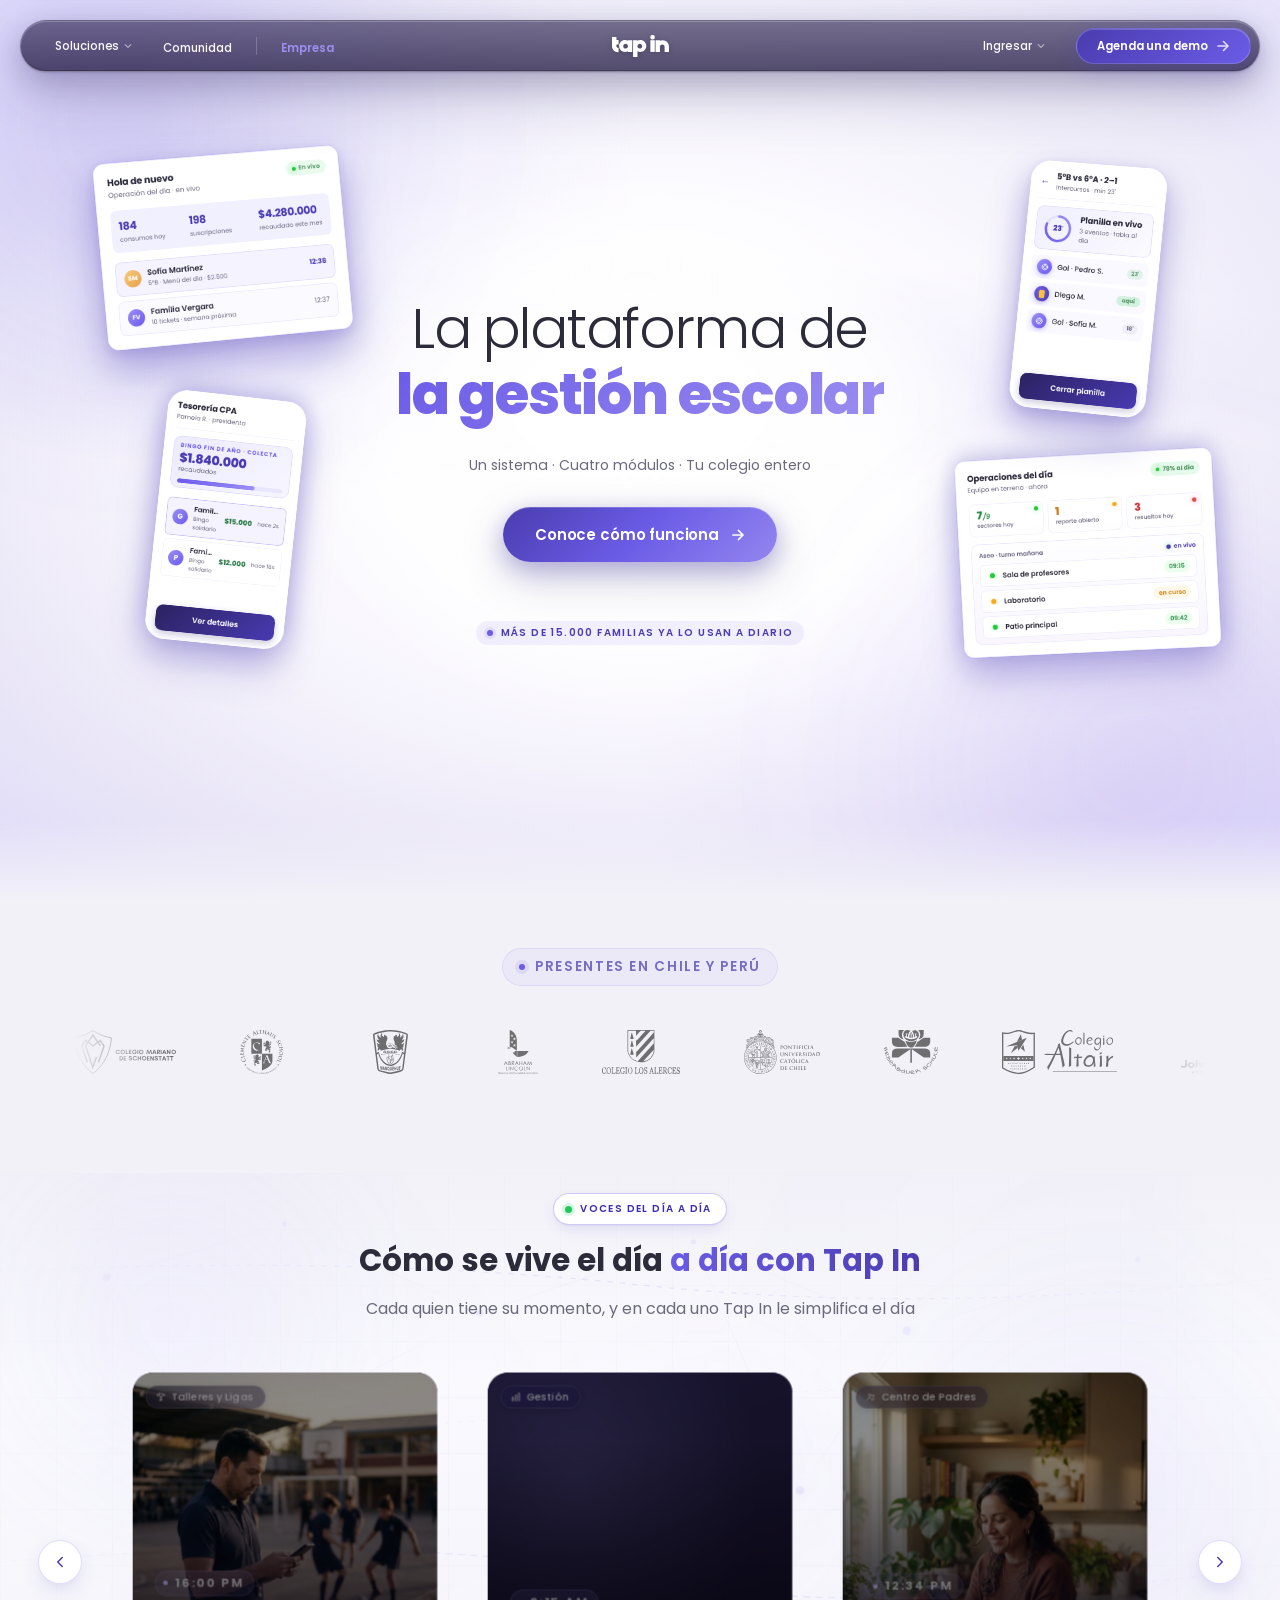
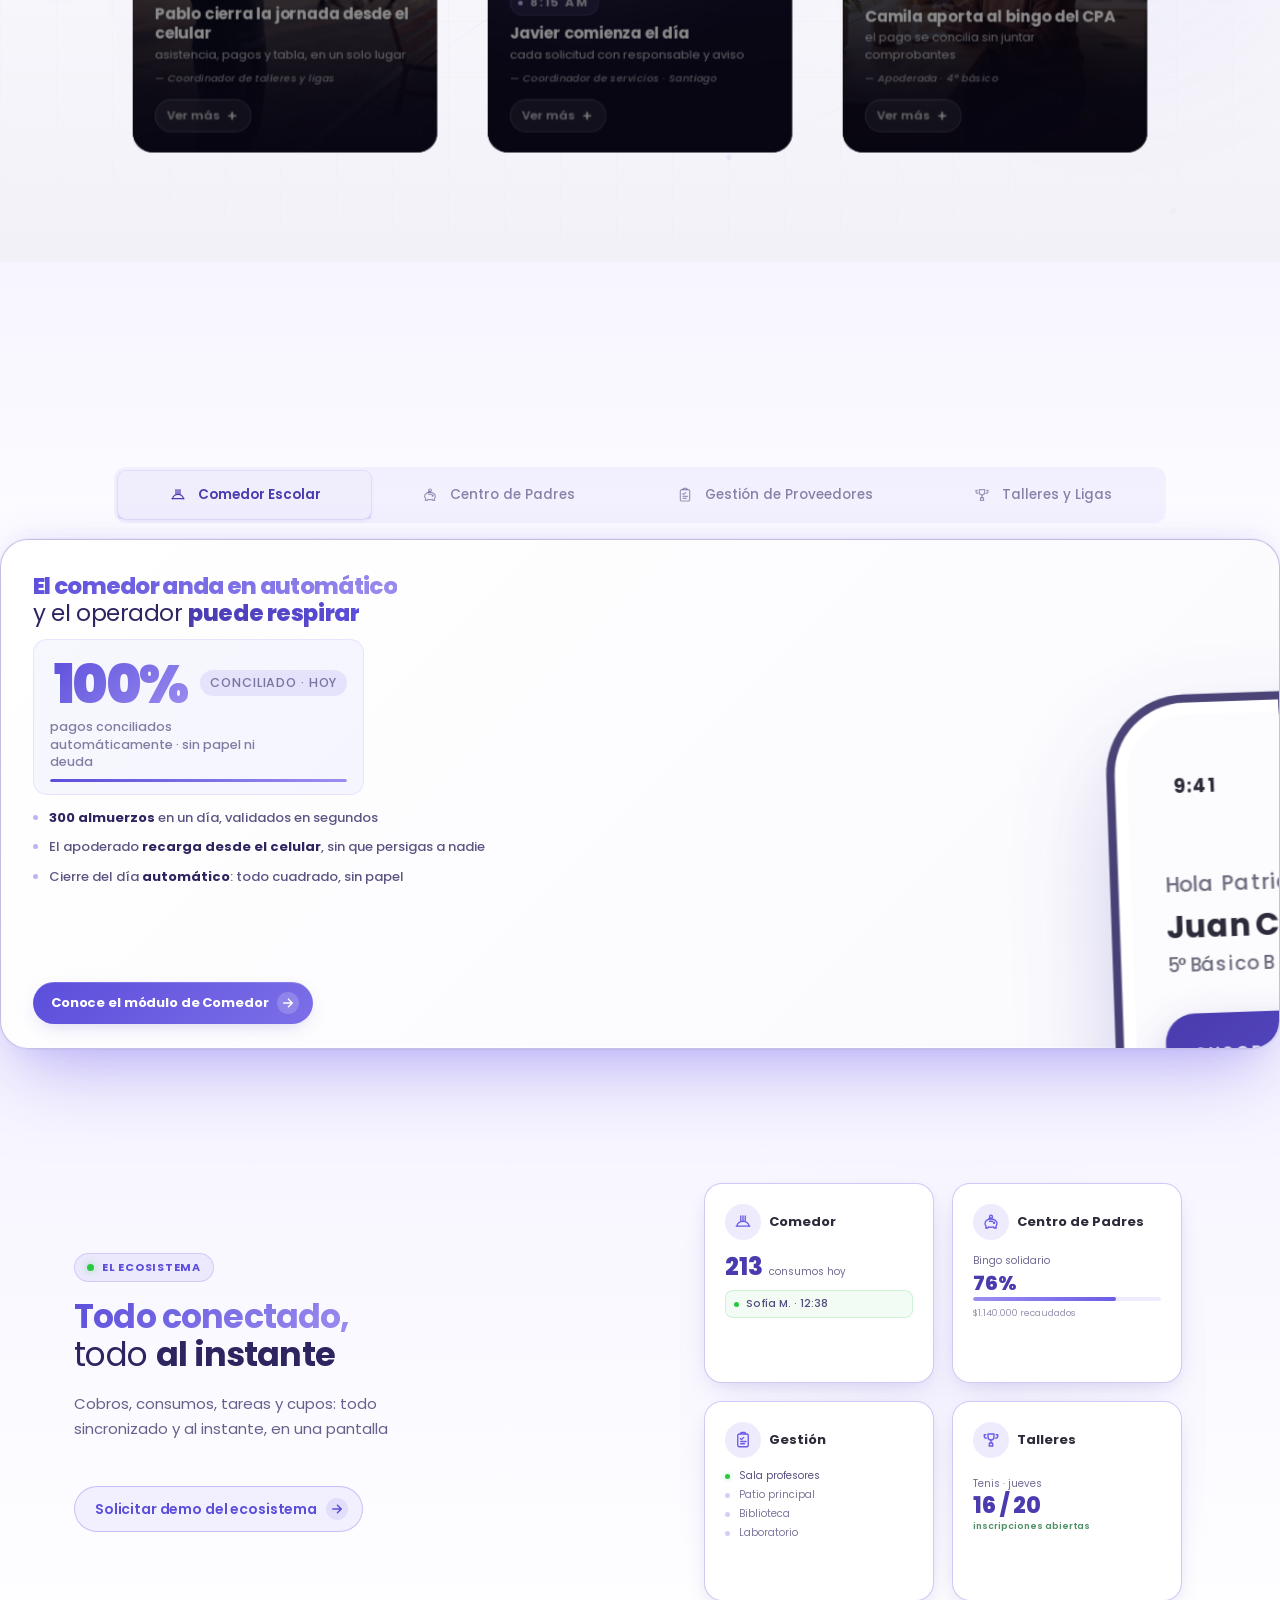
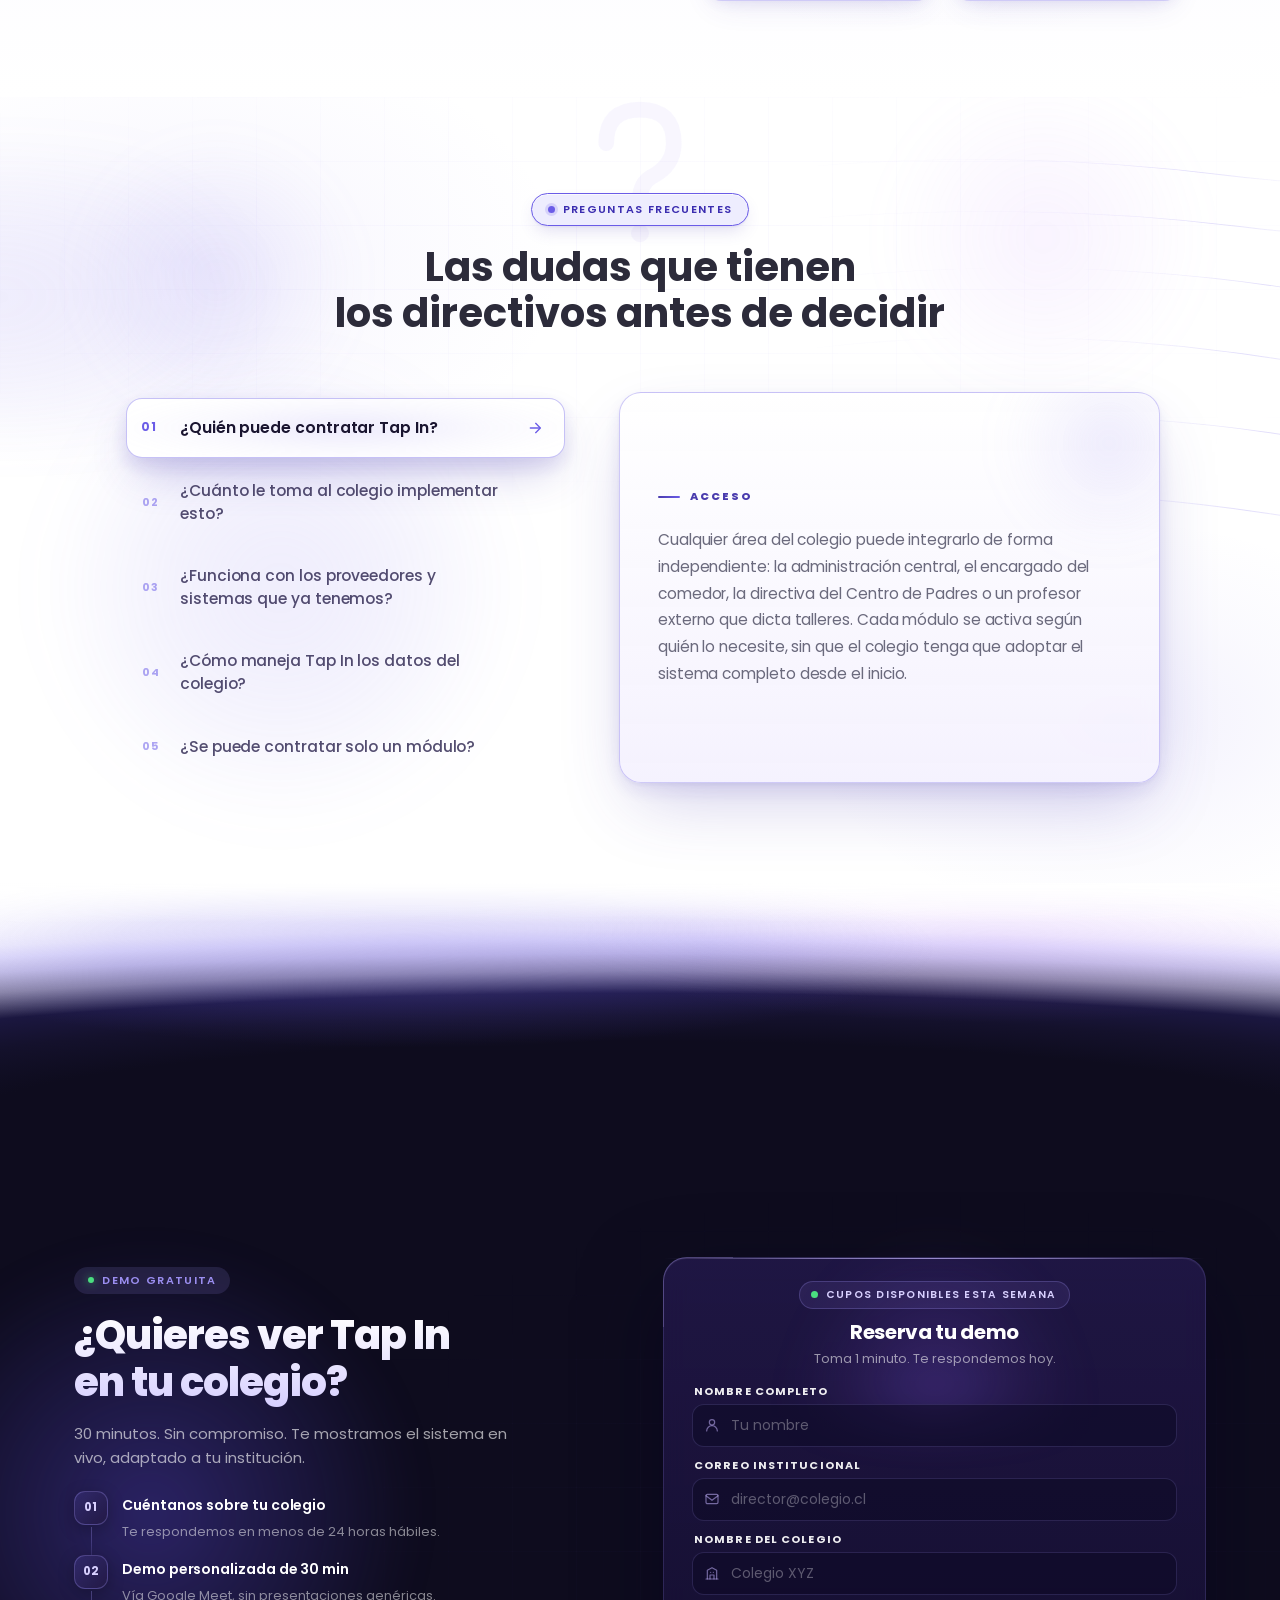
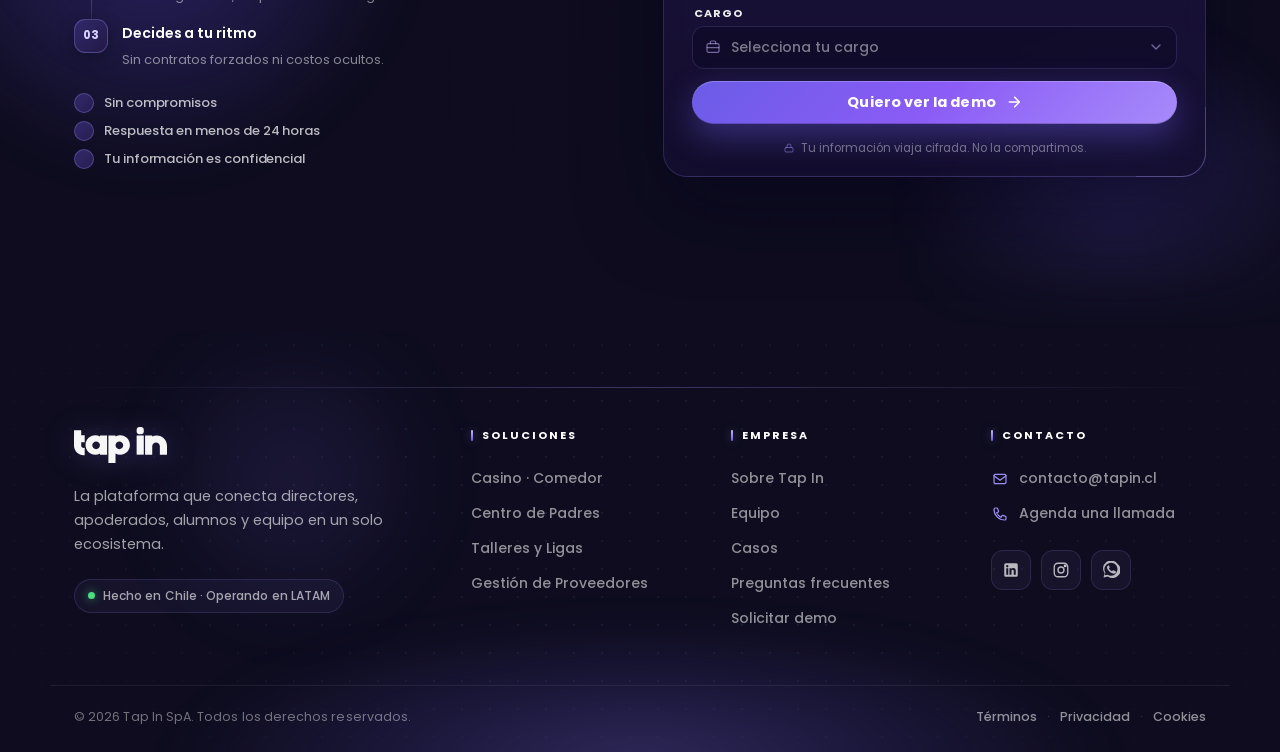
==== commit c8394c9d: "Add files via upload" ====
--- a/index.html
+++ b/index.html
@@ -949,7 +949,7 @@
             <article class="prodv6-mock prodv6-mock--modulo" data-mock="cas-modulo">
               <div class="cmodulo-stage">
                 <iframe
-                  src="mockups/mockup-comedor-modulo.html"
+                  src="mockups/mockup-comedor-modulo.html?frameless=1"
                   title="Demostración interactiva del flujo de pago en el módulo Comedor Escolar"
                   aria-label="Animación: una apoderada paga la suscripción mensual desde la app y el admin del colegio ve el pago aparecer en su panel en tiempo real, con métricas actualizándose automáticamente"
                   class="cmodulo-iframe"
@@ -987,7 +987,7 @@
             <article class="prodv6-mock prodv6-mock--modulo" data-mock="cpa-cartola">
               <div class="cmodulo-stage">
                 <iframe
-                  src="mockups/mockup-cpa-cartola.html"
+                  src="mockups/mockup-cpa-cartola.html?frameless=1"
                   title="Demostración interactiva de la Cartola Inteligente del CPA"
                   aria-label="Animación: el tesorero arrastra la cartola del banco, la IA clasifica automáticamente cada movimiento por categoría de presupuesto y muestra el resumen consolidado del mes"
                   class="cmodulo-iframe"
@@ -1025,7 +1025,7 @@
             <article class="prodv6-mock prodv6-mock--modulo" data-mock="gest-tarea">
               <div class="cmodulo-stage">
                 <iframe
-                  src="mockups/mockup-gestion-tarea.html"
+                  src="mockups/mockup-gestion-tarea.html?frameless=1"
                   title="Demostración interactiva: el admin crea una tarea y el personal la recibe por WhatsApp al instante"
                   aria-label="Animación: el administrador del colegio crea una tarea de mantención desde el panel y el trabajador la recibe por WhatsApp en tiempo real. Cuando el trabajador la marca como realizada desde su celular, el panel se actualiza automáticamente."
                   class="cmodulo-iframe"
@@ -1063,7 +1063,7 @@
             <article class="prodv6-mock prodv6-mock--modulo" data-mock="tall-cupos">
               <div class="cmodulo-stage">
                 <iframe
-                  src="mockups/mockup-talleres-modulo.html"
+                  src="mockups/mockup-talleres-modulo.html?frameless=1"
                   title="Demostración interactiva: los cupos de talleres se llenan automáticamente con cada pago recibido"
                   aria-label="Animación: el panel del coordinador muestra 3 talleres activos. Llegan pagos en tiempo real que se asignan automáticamente al taller correspondiente. Cuando un taller llega al 100% de cupos, se cierra solo y el coordinador puede exportar la lista de inscritos en PDF."
                   class="cmodulo-iframe"
